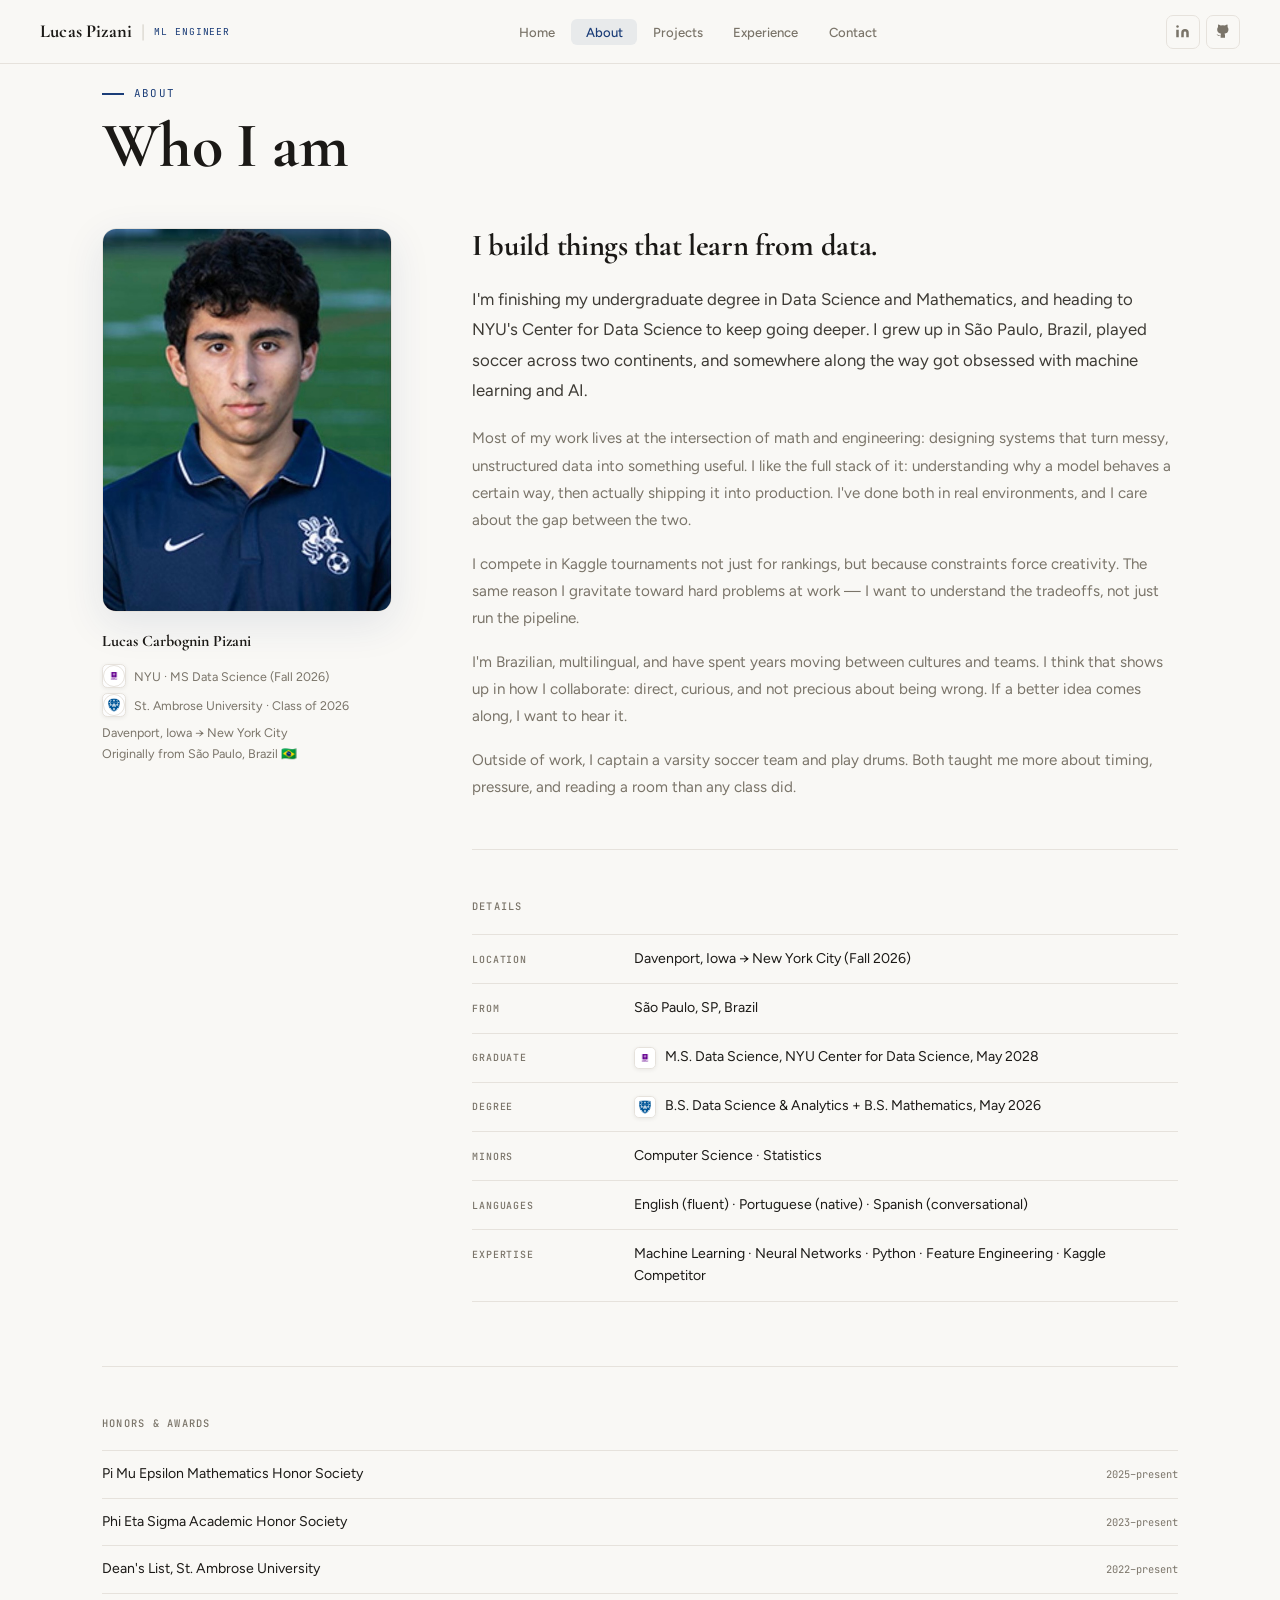
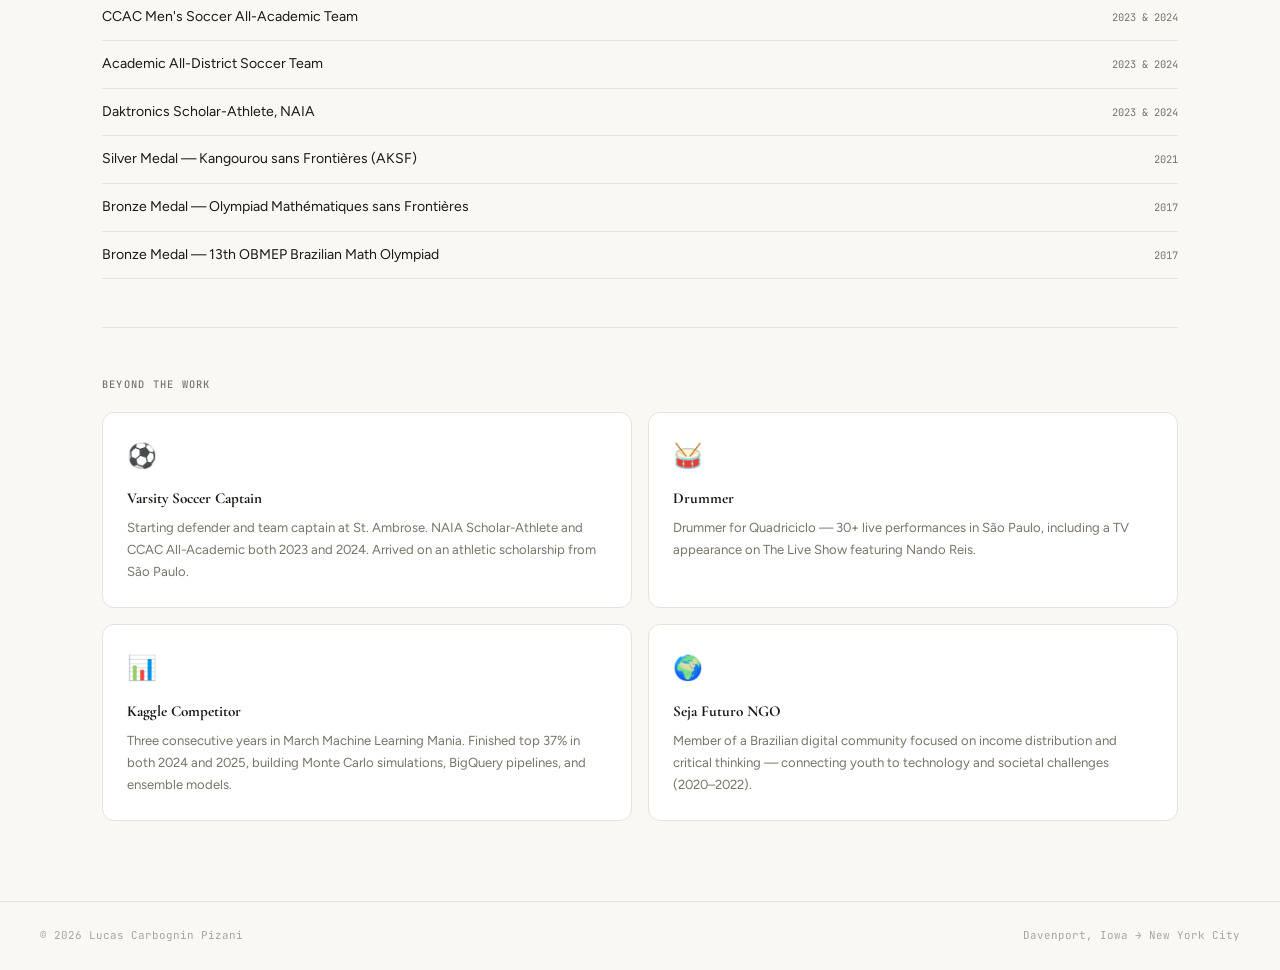
==== about.html @ 791b4f38 "redesign of page" ====
<!DOCTYPE html>
<html lang="en">
<head>
  <meta charset="UTF-8" />
  <meta name="viewport" content="width=device-width, initial-scale=1.0" />
  <title>About — Lucas Pizani</title>
  <link rel="preconnect" href="https://fonts.googleapis.com" />
  <link href="https://fonts.googleapis.com/css2?family=Cormorant+Garamond:ital,wght@0,400;0,600;0,700;1,400;1,600;1,700&family=Figtree:wght@300;400;500;600;700&family=JetBrains+Mono:wght@400;500&display=swap" rel="stylesheet" />
  <link rel="stylesheet" href="style.css" />
  <style>
    .about-grid {
      display: grid;
      grid-template-columns: 290px 1fr;
      gap: 5rem;
      align-items: start;
      margin-bottom: 4rem;
    }

    .about-photo {
      position: sticky;
      top: 90px;
    }

    .about-photo img {
      width: 100%;
      border-radius: 14px;
      border: 1px solid var(--border);
      box-shadow: 0 12px 40px rgba(27,61,120,0.10);
      display: block;
      margin-bottom: 1rem;
    }

    .about-photo-meta {
      font-family: var(--font-body);
      font-size: 0.78rem;
      color: var(--muted);
      line-height: 1.7;
    }

    .about-photo-meta strong {
      font-family: var(--font-display);
      font-size: 1rem;
      color: var(--ink);
      font-weight: 700;
      display: block;
      margin-bottom: 0.6rem;
    }

    .meta-org {
      display: flex;
      align-items: center;
      gap: 0.5rem;
      margin-bottom: 0.3rem;
    }

    .meta-org .logo-chip { --chip: 24px; }
    .info-val .logo-chip { --chip: 22px; margin-right: 0.4rem; }

    .about-text h2 { margin-bottom: 1.2rem; }

    .about-text .lead {
      font-family: var(--font-body);
      font-size: 1.05rem;
      color: var(--ink-2);
      line-height: 1.82;
      margin-bottom: 1.2rem;
    }

    .about-text p { margin-bottom: 1rem; }

    /* info list */
    .info-list {
      display: flex;
      flex-direction: column;
      border-top: 1px solid var(--border);
    }

    .info-row {
      display: flex;
      gap: 2rem;
      padding: 0.8rem 0;
      border-bottom: 1px solid var(--border);
      align-items: baseline;
    }

    .info-label {
      font-family: var(--font-mono);
      font-size: 0.62rem;
      font-weight: 500;
      text-transform: uppercase;
      letter-spacing: 0.09em;
      color: var(--muted);
      width: 130px;
      flex-shrink: 0;
    }

    .info-val {
      font-family: var(--font-body);
      font-size: 0.88rem;
      color: var(--ink);
    }

    /* honors */
    .honors-list {
      display: flex;
      flex-direction: column;
      border-top: 1px solid var(--border);
    }

    .honor-row {
      display: flex;
      justify-content: space-between;
      align-items: baseline;
      gap: 1rem;
      padding: 0.75rem 0;
      border-bottom: 1px solid var(--border);
      transition: padding-left 0.15s;
    }

    .honor-row:hover { padding-left: 0.5rem; }

    .honor-name {
      font-family: var(--font-body);
      font-size: 0.88rem;
      color: var(--ink);
    }

    .honor-year {
      font-family: var(--font-mono);
      font-size: 0.65rem;
      color: var(--muted);
      white-space: nowrap;
    }

    /* beyond */
    .beyond-grid {
      display: grid;
      grid-template-columns: 1fr 1fr;
      gap: 1rem;
    }

    .beyond-card {
      background: var(--surface);
      border: 1px solid var(--border);
      border-radius: 12px;
      padding: 1.5rem;
      transition: transform 0.2s, box-shadow 0.2s, border-color 0.2s;
    }

    .beyond-card:hover {
      transform: translateY(-2px);
      box-shadow: 0 8px 24px rgba(27,61,120,0.08);
      border-color: var(--border-2);
    }

    .bc-icon { font-size: 1.5rem; margin-bottom: 0.7rem; }

    .bc-title {
      font-family: var(--font-display);
      font-weight: 700;
      font-size: 0.95rem;
      color: var(--ink);
      margin-bottom: 0.4rem;
    }

    .bc-body {
      font-family: var(--font-body);
      font-size: 0.82rem;
      color: var(--muted);
      line-height: 1.68;
    }

    @media (max-width: 900px) {
      .about-grid { grid-template-columns: 1fr; gap: 2rem; }
      .about-photo { position: static; }
      .about-photo img { max-height: 360px; object-fit: cover; object-position: top; }
      .beyond-grid { grid-template-columns: 1fr; }
    }
  </style>
</head>

<body>
  <nav>
    <div class="nav-brand">
      <span class="nav-name">Lucas Pizani</span>
      <span class="nav-sep">|</span>
      <span class="nav-role">ML Engineer</span>
    </div>
    <ul class="nav-links">
      <li><a href="index.html">Home</a></li>
      <li><a href="about.html" class="active">About</a></li>
      <li><a href="projects.html">Projects</a></li>
      <li><a href="experience.html">Experience</a></li>
      <li><a href="contact.html">Contact</a></li>
    </ul>
    <div class="nav-icons">
      <a href="https://linkedin.com/in/lucas-c-pizani" target="_blank" class="nav-icon" title="LinkedIn">
        <svg width="15" height="15" viewBox="0 0 24 24" fill="currentColor"><path d="M16 8a6 6 0 016 6v7h-4v-7a2 2 0 00-2-2 2 2 0 00-2 2v7h-4v-7a6 6 0 016-6zM2 9h4v12H2z"/><circle cx="4" cy="4" r="2"/></svg>
      </a>
      <a href="https://github.com/lcpizani" target="_blank" class="nav-icon" title="GitHub">
        <svg width="15" height="15" viewBox="0 0 24 24" fill="currentColor"><path d="M9 19c-5 1.5-5-2.5-7-3m14 6v-3.87a3.37 3.37 0 00-.94-2.61c3.14-.35 6.44-1.54 6.44-7A5.44 5.44 0 0020 4.77 5.07 5.07 0 0019.91 1S18.73.65 16 2.48a13.38 13.38 0 00-7 0C6.27.65 5.09 1 5.09 1A5.07 5.07 0 005 4.77a5.44 5.44 0 00-1.5 3.78c0 5.42 3.3 6.61 6.44 7A3.37 3.37 0 009 18.13V22"/></svg>
      </a>
    </div>
  </nav>

  <div class="page">
    <p class="eyebrow fade">About</p>
    <h1 class="fade-2" style="margin-bottom:3rem;">Who I am</h1>

    <div class="about-grid">
      <div class="about-photo fade-3">
        <img src="profile.jpg" alt="Lucas Pizani" />
        <div class="about-photo-meta">
          <strong>Lucas Carbognin Pizani</strong>
          <div class="meta-org">
            <span class="logo-chip" data-letter="N"><img src="assets/nyu.png" alt="NYU" onerror="this.remove()"></span>
            <span>NYU · MS Data Science (Fall 2026)</span>
          </div>
          <div class="meta-org">
            <span class="logo-chip" data-letter="S"><img src="assets/sau.png" alt="St. Ambrose" onerror="this.remove()"></span>
            <span>St. Ambrose University · Class of 2026</span>
          </div>
          Davenport, Iowa → New York City<br>
          Originally from São Paulo, Brazil 🇧🇷
        </div>
      </div>

      <div class="about-text fade-3">
        <h2>I build things that learn from data.</h2>
        <p class="lead">I'm finishing my undergraduate degree in Data Science and Mathematics, and heading to NYU's
          Center for Data Science to keep going deeper. I grew up in São Paulo, Brazil, played soccer across two
          continents, and somewhere along the way got obsessed with machine learning and AI.</p>
        <p>Most of my work lives at the intersection of math and engineering: designing systems that turn messy,
          unstructured data into something useful. I like the full stack of it: understanding why a model behaves a
          certain way, then actually shipping it into production. I've done both in real environments, and I care about
          the gap between the two.</p>
        <p>I compete in Kaggle tournaments not just for rankings, but because constraints force creativity. The same
          reason I gravitate toward hard problems at work — I want to understand the tradeoffs, not just run the
          pipeline.</p>
        <p>I'm Brazilian, multilingual, and have spent years moving between cultures and teams. I think that shows up
          in how I collaborate: direct, curious, and not precious about being wrong. If a better idea comes along,
          I want to hear it.</p>
        <p>Outside of work, I captain a varsity soccer team and play drums. Both taught me more about timing, pressure,
          and reading a room than any class did.</p>

        <div class="divider"></div>

        <h3>Details</h3>
        <div class="info-list fade-4">
          <div class="info-row"><span class="info-label">Location</span><span class="info-val">Davenport, Iowa → New York City (Fall 2026)</span></div>
          <div class="info-row"><span class="info-label">From</span><span class="info-val">São Paulo, SP, Brazil</span></div>
          <div class="info-row"><span class="info-label">Graduate</span><span class="info-val">
            <span class="logo-chip" data-letter="N"><img src="assets/nyu.png" alt="NYU" onerror="this.remove()"></span>
            M.S. Data Science, NYU Center for Data Science, May 2028</span></div>
          <div class="info-row"><span class="info-label">Degree</span><span class="info-val">
            <span class="logo-chip" data-letter="S"><img src="assets/sau.png" alt="St. Ambrose" onerror="this.remove()"></span>
            B.S. Data Science & Analytics + B.S. Mathematics, May 2026</span></div>
          <div class="info-row"><span class="info-label">Minors</span><span class="info-val">Computer Science · Statistics</span></div>
          <div class="info-row"><span class="info-label">Languages</span><span class="info-val">English (fluent) · Portuguese (native) · Spanish (conversational)</span></div>
          <div class="info-row"><span class="info-label">Expertise</span><span class="info-val">Machine Learning · Neural Networks · Python · Feature Engineering · Kaggle Competitor</span></div>
        </div>
      </div>
    </div>

    <div class="divider"></div>

    <h3 class="fade-4">Honors & Awards</h3>
    <div class="honors-list fade-4">
      <div class="honor-row"><span class="honor-name">Pi Mu Epsilon Mathematics Honor Society</span><span class="honor-year">2025–present</span></div>
      <div class="honor-row"><span class="honor-name">Phi Eta Sigma Academic Honor Society</span><span class="honor-year">2023–present</span></div>
      <div class="honor-row"><span class="honor-name">Dean's List, St. Ambrose University</span><span class="honor-year">2022–present</span></div>
      <div class="honor-row"><span class="honor-name">CCAC Men's Soccer All-Academic Team</span><span class="honor-year">2023 & 2024</span></div>
      <div class="honor-row"><span class="honor-name">Academic All-District Soccer Team</span><span class="honor-year">2023 & 2024</span></div>
      <div class="honor-row"><span class="honor-name">Daktronics Scholar-Athlete, NAIA</span><span class="honor-year">2023 & 2024</span></div>
      <div class="honor-row"><span class="honor-name">Silver Medal — Kangourou sans Frontières (AKSF)</span><span class="honor-year">2021</span></div>
      <div class="honor-row"><span class="honor-name">Bronze Medal — Olympiad Mathématiques sans Frontières</span><span class="honor-year">2017</span></div>
      <div class="honor-row"><span class="honor-name">Bronze Medal — 13th OBMEP Brazilian Math Olympiad</span><span class="honor-year">2017</span></div>
    </div>

    <div class="divider"></div>

    <h3 class="fade-5">Beyond the work</h3>
    <div class="beyond-grid fade-5">
      <div class="beyond-card">
        <div class="bc-icon">⚽</div>
        <div class="bc-title">Varsity Soccer Captain</div>
        <div class="bc-body">Starting defender and team captain at St. Ambrose. NAIA Scholar-Athlete and CCAC All-Academic both 2023 and 2024. Arrived on an athletic scholarship from São Paulo.</div>
      </div>
      <div class="beyond-card">
        <div class="bc-icon">🥁</div>
        <div class="bc-title">Drummer</div>
        <div class="bc-body">Drummer for Quadriciclo — 30+ live performances in São Paulo, including a TV appearance on The Live Show featuring Nando Reis.</div>
      </div>
      <div class="beyond-card">
        <div class="bc-icon">📊</div>
        <div class="bc-title">Kaggle Competitor</div>
        <div class="bc-body">Three consecutive years in March Machine Learning Mania. Finished top 37% in both 2024 and 2025, building Monte Carlo simulations, BigQuery pipelines, and ensemble models.</div>
      </div>
      <div class="beyond-card">
        <div class="bc-icon">🌍</div>
        <div class="bc-title">Seja Futuro NGO</div>
        <div class="bc-body">Member of a Brazilian digital community focused on income distribution and critical thinking — connecting youth to technology and societal challenges (2020–2022).</div>
      </div>
    </div>
  </div>

  <footer>
    <span>© 2026 Lucas Carbognin Pizani</span>
    <span>Davenport, Iowa → New York City</span>
  </footer>
</body>
</html>
---- style.css ----
:root {
  /* ── Canvas ── */
  --bg:        #F9F8F5;
  --bg-2:      #EFECEA;
  --surface:   #FFFFFF;
  --surface-2: #F5F3EF;

  /* ── Text ── */
  --ink:       #1B1916;
  --ink-2:     #3E3B35;
  --muted:     #7A7469;
  --muted-2:   #ABA59C;

  /* ── Structure ── */
  --border:    #E6E2DC;
  --border-2:  #CEC9C0;

  /* ── Primary accent — deep navy ── */
  --blue:       #1B3D78;
  --blue-light: #2E62B8;
  --blue-dim:   rgba(27, 61, 120, 0.08);
  --blue-mid:   rgba(27, 61, 120, 0.16);

  /* ── Secondary accent — warm amber ── */
  --amber:      #B5670E;
  --amber-dim:  rgba(181, 103, 14, 0.09);

  /* ── Status ── */
  --green:     #1A6647;
  --green-dim: rgba(26, 102, 71, 0.09);

  /* ── Tags ── */
  --tag-bg:    #EBE7E1;

  /* ── Backward compat aliases (used by older page styles) ── */
  --accent:        var(--blue);
  --accent-light:  var(--blue-dim);
  --accent2:       var(--green);
  --accent2-light: var(--green-dim);

  /* ── Fonts ── */
  --font-display: 'Cormorant Garamond', Georgia, serif;
  --font-body:    'Figtree', system-ui, sans-serif;
  --font-mono:    'JetBrains Mono', monospace;
}

*, *::before, *::after { box-sizing: border-box; margin: 0; padding: 0; }
html { scroll-behavior: smooth; }

body {
  font-family: var(--font-body);
  background: var(--bg);
  color: var(--ink);
  font-size: 16px;
  line-height: 1.6;
  -webkit-font-smoothing: antialiased;
  min-height: 100vh;
}

a { color: inherit; text-decoration: none; }

/* ── NAV ── */
nav {
  position: fixed; top: 0; left: 0; right: 0; z-index: 100;
  background: rgba(249, 248, 245, 0.94);
  backdrop-filter: blur(20px);
  -webkit-backdrop-filter: blur(20px);
  border-bottom: 1px solid var(--border);
  height: 64px;
  display: flex; align-items: center; justify-content: space-between;
  padding: 0 2.5rem;
}

.nav-brand {
  display: flex; align-items: center; gap: 0.55rem;
  flex-shrink: 0;
}
.nav-name {
  font-family: var(--font-display);
  font-size: 1.15rem;
  font-weight: 700;
  color: var(--ink);
  letter-spacing: 0.01em;
}
.nav-sep {
  color: var(--border-2);
  font-size: 1rem;
  font-weight: 300;
}
.nav-role {
  font-family: var(--font-mono);
  font-size: 0.6rem;
  color: var(--blue);
  letter-spacing: 0.1em;
  text-transform: uppercase;
}

/* legacy nav logo class */
.nav-logo {
  font-family: var(--font-display);
  font-size: 1.1rem;
  font-weight: 700;
  color: var(--ink);
}
.nav-logo .logo-star { color: var(--blue); font-size: 1.2rem; }

.nav-links { display: flex; gap: 0.1rem; list-style: none; }
.nav-links a {
  font-family: var(--font-body);
  font-size: 0.82rem;
  font-weight: 500;
  color: var(--muted);
  padding: 0.35rem 0.9rem;
  border-radius: 6px;
  transition: color 0.15s, background 0.15s;
}
.nav-links a:hover { color: var(--ink); background: var(--bg-2); }
.nav-links a.active { color: var(--blue); background: var(--blue-dim); }

.nav-icons {
  display: flex; align-items: center; gap: 0.4rem;
  flex-shrink: 0;
}
.nav-icon {
  display: flex; align-items: center; justify-content: center;
  width: 34px; height: 34px;
  border-radius: 7px;
  border: 1px solid var(--border);
  color: var(--muted);
  transition: all 0.15s;
}
.nav-icon:hover {
  color: var(--blue);
  border-color: var(--blue-light);
  background: var(--blue-dim);
}

/* ── PAGE CONTAINER ── */
.page { max-width: 1140px; margin: 0 auto; padding: 84px 2rem 5rem; position: relative; }

/* ── TYPOGRAPHY ── */
h1 {
  font-family: var(--font-display);
  font-size: clamp(2.8rem, 5vw, 4.4rem);
  font-weight: 700;
  letter-spacing: -0.01em;
  line-height: 1.07;
  color: var(--ink);
}
h1 em { font-style: italic; color: var(--amber); }

h2 {
  font-family: var(--font-display);
  font-size: 1.9rem;
  font-weight: 700;
  letter-spacing: -0.01em;
  line-height: 1.2;
  color: var(--ink);
}

h3 {
  font-family: var(--font-mono);
  font-size: 0.65rem;
  font-weight: 500;
  text-transform: uppercase;
  letter-spacing: 0.12em;
  color: var(--muted);
  margin-bottom: 1.2rem;
}

p { color: var(--muted); line-height: 1.8; font-size: 0.95rem; }

.section-label {
  font-family: var(--font-mono);
  font-size: 0.63rem;
  text-transform: uppercase;
  letter-spacing: 0.14em;
  color: var(--blue);
  margin-bottom: 0.5rem;
  display: flex; align-items: center; gap: 0.65rem;
}
.section-label::before {
  content: '';
  display: inline-block;
  width: 26px; height: 1.5px;
  background: var(--blue);
  flex-shrink: 0;
}

.section-head {
  font-family: var(--font-display);
  font-size: clamp(1.7rem, 2.8vw, 2.3rem);
  font-weight: 700;
  letter-spacing: -0.01em;
  color: var(--ink);
}

/* ── EYEBROW ── */
.eyebrow {
  font-family: var(--font-mono);
  font-size: 0.68rem;
  color: var(--blue);
  letter-spacing: 0.13em;
  text-transform: uppercase;
  margin-bottom: 0.5rem;
  display: flex; align-items: center; gap: 0.6rem;
}
.eyebrow::before {
  content: '';
  display: inline-block;
  width: 22px; height: 1.5px;
  background: var(--blue);
}

/* ── CURSOR BLINK ── */
.cursor-blink::after {
  content: '|';
  color: var(--blue);
  font-weight: 300;
  animation: blink 1.1s step-end infinite;
  margin-left: 2px;
}
@keyframes blink {
  0%, 100% { opacity: 1; }
  50%       { opacity: 0; }
}

/* ── DIVIDER ── */
.divider { height: 1px; background: var(--border); margin: 3rem 0; }

/* ── ORG LOGO CHIP ── */
.logo-chip {
  --chip: 22px;
  position: relative;
  display: inline-flex; align-items: center; justify-content: center;
  flex-shrink: 0;
  width: var(--chip); height: var(--chip);
  border-radius: calc(var(--chip) * 0.22);
  background: var(--surface);
  border: 1px solid var(--border);
  box-shadow: 0 1px 4px rgba(0,0,0,0.07);
  overflow: hidden;
  vertical-align: middle;
}
.logo-chip::before {
  content: attr(data-letter);
  font-family: var(--font-display);
  font-weight: 700;
  font-size: calc(var(--chip) * 0.46);
  line-height: 1;
  color: var(--blue);
}
.logo-chip img {
  position: absolute; inset: 0;
  width: 100%; height: 100%;
  object-fit: contain;
  padding: 14%;
  background: var(--surface);
  border-radius: inherit;
}

/* ── TAG ── */
.tag {
  font-family: var(--font-mono);
  font-size: 0.63rem;
  padding: 0.22rem 0.55rem;
  background: var(--tag-bg);
  border: 1px solid var(--border);
  border-radius: 4px;
  color: var(--muted);
  transition: border-color 0.15s, color 0.15s;
  white-space: nowrap;
}
.tag:hover { border-color: var(--blue); color: var(--blue); }

/* ── BUTTONS ── */
.btn {
  display: inline-flex; align-items: center; gap: 0.45rem;
  padding: 0.72rem 1.6rem;
  border-radius: 7px;
  font-family: var(--font-body);
  font-size: 0.87rem;
  font-weight: 600;
  transition: all 0.2s;
  cursor: pointer;
  border: 1.5px solid transparent;
}
.btn-primary {
  background: var(--blue);
  color: #fff;
  border-color: var(--blue);
}
.btn-primary:hover {
  background: var(--blue-light);
  border-color: var(--blue-light);
  transform: translateY(-1px);
  box-shadow: 0 8px 24px rgba(27, 61, 120, 0.25);
}
.btn-outline {
  background: transparent;
  color: var(--ink-2);
  border-color: var(--border-2);
}
.btn-outline:hover {
  border-color: var(--blue);
  color: var(--blue);
  background: var(--blue-dim);
}

/* ── STATUS PILLS ── */
.proj-status {
  font-family: var(--font-mono);
  font-size: 0.6rem;
  padding: 0.2rem 0.55rem;
  border-radius: 4px;
  white-space: nowrap;
  flex-shrink: 0;
}
.s-wip     { background: rgba(181,103,14,0.10); color: #8A4F0A; border: 1px solid rgba(181,103,14,0.22); }
.s-done    { background: var(--green-dim);       color: var(--green); border: 1px solid rgba(26,102,71,0.22); }
.s-private { background: var(--tag-bg);          color: var(--muted); border: 1px solid var(--border); }

/* ── AVAILABILITY PILL ── */
.avail-pill {
  display: inline-flex; align-items: center; gap: 0.5rem;
  background: var(--green-dim);
  border: 1px solid rgba(26,102,71,0.22);
  border-radius: 20px;
  padding: 0.45rem 1rem;
  font-size: 0.73rem;
  font-weight: 500;
  color: var(--green);
  align-self: flex-start;
  font-family: var(--font-mono);
}
.avail-pill.nyu {
  background: var(--blue-dim);
  border-color: rgba(27,61,120,0.2);
  color: var(--blue);
}
.avail-dot {
  width: 7px; height: 7px;
  border-radius: 50%;
  background: currentColor;
  animation: pulse 2s ease-in-out infinite;
}
@keyframes pulse {
  0%, 100% { opacity: 1; transform: scale(1); }
  50%       { opacity: 0.4; transform: scale(0.75); }
}

/* ── FADE ANIMATIONS ── */
@keyframes fadeUp {
  from { opacity: 0; transform: translateY(14px); }
  to   { opacity: 1; transform: translateY(0); }
}
.fade   { animation: fadeUp 0.5s ease both; }
.fade-2 { animation: fadeUp 0.5s 0.07s ease both; }
.fade-3 { animation: fadeUp 0.5s 0.14s ease both; }
.fade-4 { animation: fadeUp 0.5s 0.21s ease both; }
.fade-5 { animation: fadeUp 0.5s 0.28s ease both; }

/* ── FOOTER ── */
footer {
  border-top: 1px solid var(--border);
  padding: 1.6rem 2.5rem;
  display: flex; justify-content: space-between; align-items: center;
}
footer span {
  font-family: var(--font-mono);
  font-size: 0.68rem;
  color: var(--muted-2);
}

/* ── RESPONSIVE ── */
@media (max-width: 768px) {
  nav { padding: 0 1rem; }
  .nav-role, .nav-sep { display: none; }
  .nav-links a { padding: 0.3rem 0.55rem; font-size: 0.78rem; }
  .page { padding: 80px 1.25rem 4rem; }
  footer { flex-direction: column; gap: 0.4rem; text-align: center; padding: 1.2rem; }
}
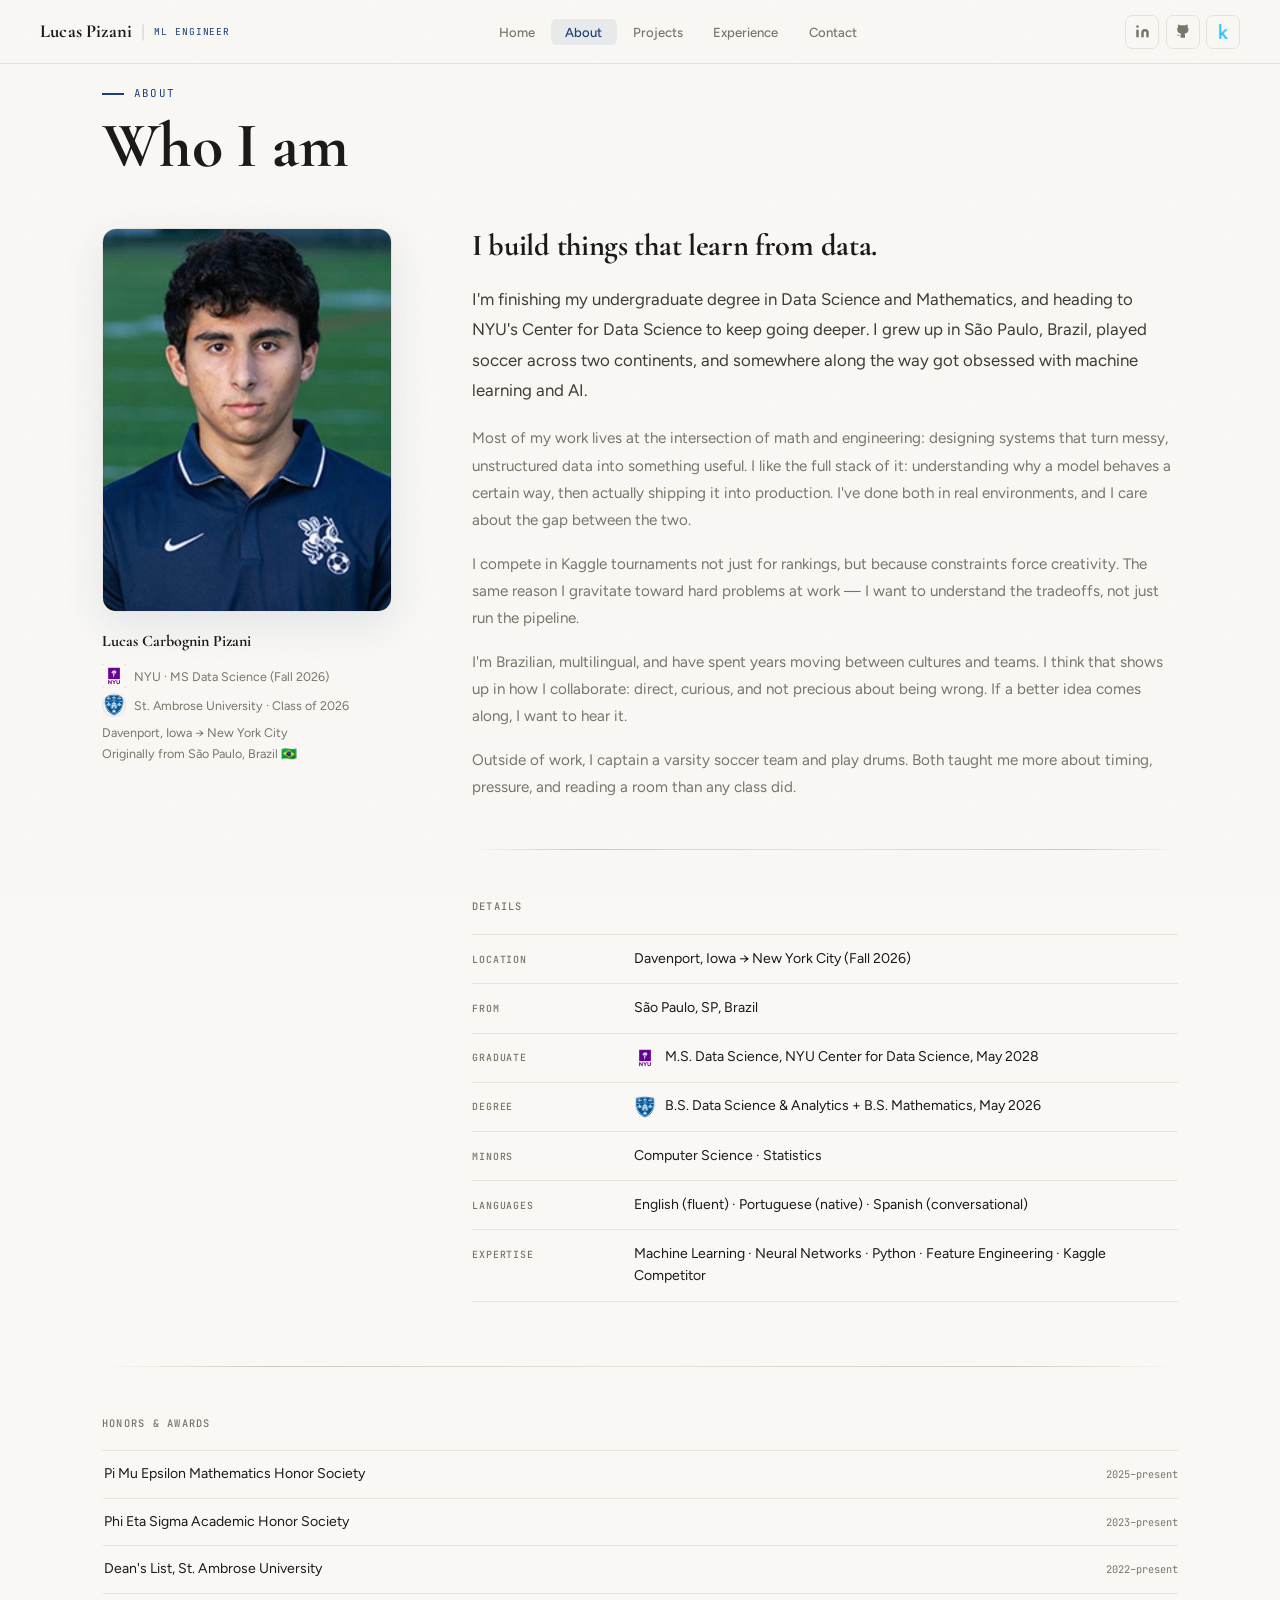
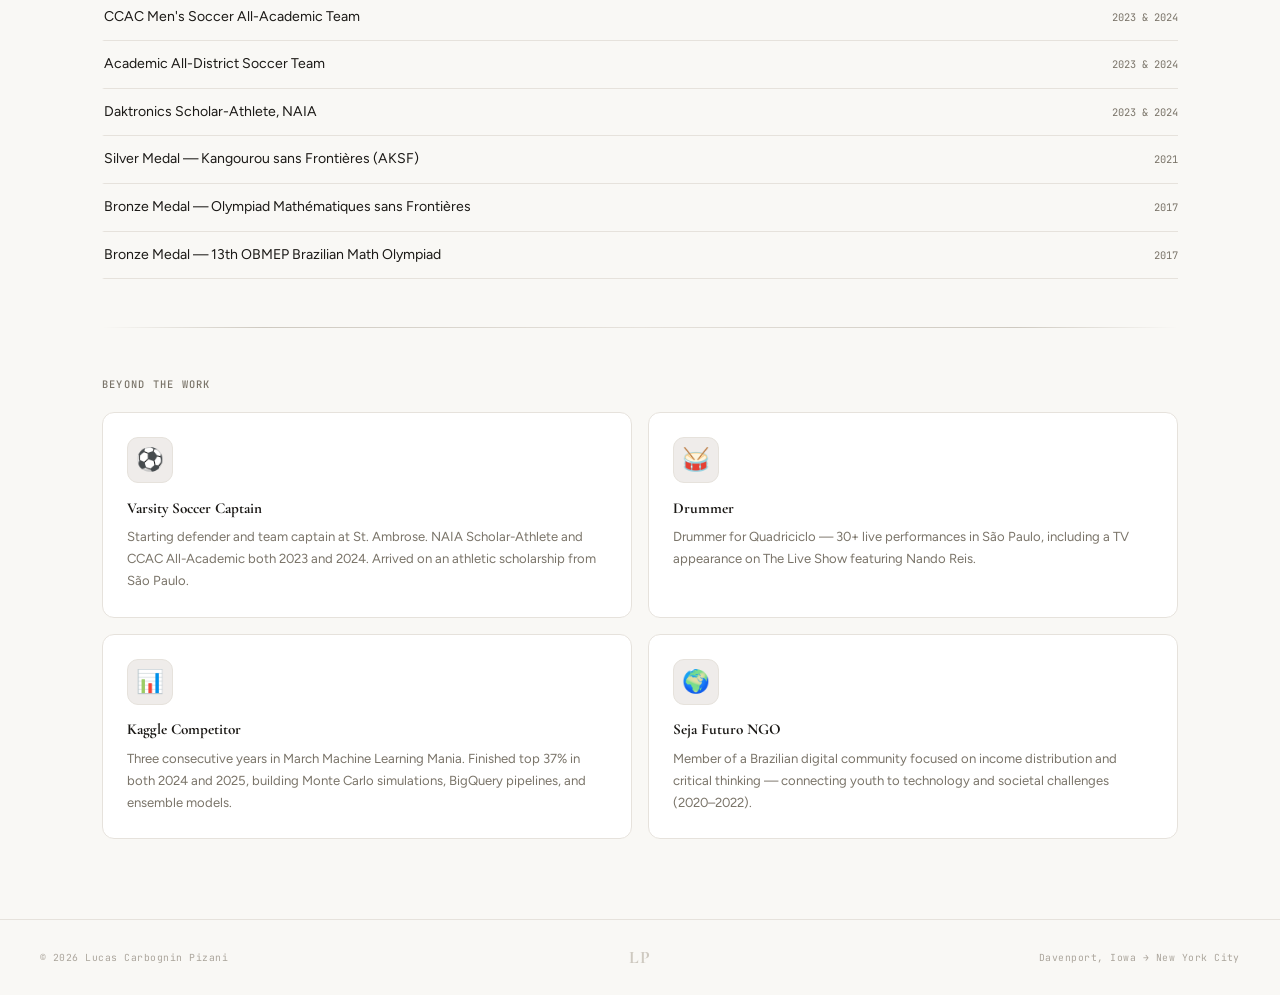
==== commit 3124f0de: "more features + fixs" ====
--- a/about.html
+++ b/about.html
@@ -113,11 +113,16 @@
       align-items: baseline;
       gap: 1rem;
       padding: 0.75rem 0;
+      padding-left: 0;
       border-bottom: 1px solid var(--border);
-      transition: padding-left 0.15s;
-    }
-
-    .honor-row:hover { padding-left: 0.5rem; }
+      border-left: 2px solid transparent;
+      transition: padding-left 0.15s, border-left-color 0.15s;
+    }
+
+    .honor-row:hover {
+      padding-left: 0.65rem;
+      border-left-color: var(--amber);
+    }
 
     .honor-name {
       font-family: var(--font-body);
@@ -153,7 +158,18 @@
       border-color: var(--border-2);
     }
 
-    .bc-icon { font-size: 1.5rem; margin-bottom: 0.7rem; }
+    .bc-icon {
+      font-size: 1.4rem;
+      margin-bottom: 0.8rem;
+      width: 46px;
+      height: 46px;
+      display: flex;
+      align-items: center;
+      justify-content: center;
+      background: var(--bg-2);
+      border: 1px solid var(--border);
+      border-radius: 11px;
+    }
 
     .bc-title {
       font-family: var(--font-display);
@@ -200,6 +216,9 @@
       <a href="https://github.com/lcpizani" target="_blank" class="nav-icon" title="GitHub">
         <svg width="15" height="15" viewBox="0 0 24 24" fill="currentColor"><path d="M9 19c-5 1.5-5-2.5-7-3m14 6v-3.87a3.37 3.37 0 00-.94-2.61c3.14-.35 6.44-1.54 6.44-7A5.44 5.44 0 0020 4.77 5.07 5.07 0 0019.91 1S18.73.65 16 2.48a13.38 13.38 0 00-7 0C6.27.65 5.09 1 5.09 1A5.07 5.07 0 005 4.77a5.44 5.44 0 00-1.5 3.78c0 5.42 3.3 6.61 6.44 7A3.37 3.37 0 009 18.13V22"/></svg>
       </a>
+      <a href="https://kaggle.com/lucascarbogninpizani" target="_blank" class="nav-icon" title="Kaggle">
+        <img src="assets/kaggle.png" alt="Kaggle">
+      </a>
     </div>
   </nav>
 
@@ -213,7 +232,7 @@
         <div class="about-photo-meta">
           <strong>Lucas Carbognin Pizani</strong>
           <div class="meta-org">
-            <span class="logo-chip" data-letter="N"><img src="assets/nyu.png" alt="NYU" onerror="this.remove()"></span>
+            <span class="logo-chip" data-letter="N"><img src="assets/nyu.png" alt="NYU" onerror="this.remove()" style="transform: scale(1.4);"></span>
             <span>NYU · MS Data Science (Fall 2026)</span>
           </div>
           <div class="meta-org">
@@ -250,7 +269,7 @@
           <div class="info-row"><span class="info-label">Location</span><span class="info-val">Davenport, Iowa → New York City (Fall 2026)</span></div>
           <div class="info-row"><span class="info-label">From</span><span class="info-val">São Paulo, SP, Brazil</span></div>
           <div class="info-row"><span class="info-label">Graduate</span><span class="info-val">
-            <span class="logo-chip" data-letter="N"><img src="assets/nyu.png" alt="NYU" onerror="this.remove()"></span>
+            <span class="logo-chip" data-letter="N"><img src="assets/nyu.png" alt="NYU" onerror="this.remove()" style="transform: scale(1.4);"></span>
             M.S. Data Science, NYU Center for Data Science, May 2028</span></div>
           <div class="info-row"><span class="info-label">Degree</span><span class="info-val">
             <span class="logo-chip" data-letter="S"><img src="assets/sau.png" alt="St. Ambrose" onerror="this.remove()"></span>
@@ -305,8 +324,9 @@
   </div>
 
   <footer>
-    <span>© 2026 Lucas Carbognin Pizani</span>
-    <span>Davenport, Iowa → New York City</span>
+    <span class="footer-copy">© 2026 Lucas Carbognin Pizani</span>
+    <span class="footer-mark">LP</span>
+    <span class="footer-loc">Davenport, Iowa → New York City</span>
   </footer>
 </body>
 </html>
--- a/style.css
+++ b/style.css
@@ -45,7 +45,7 @@
 }
 
 *, *::before, *::after { box-sizing: border-box; margin: 0; padding: 0; }
-html { scroll-behavior: smooth; }
+html { scroll-behavior: smooth; scroll-padding-top: 84px; }
 
 body {
   font-family: var(--font-body);
@@ -55,6 +55,22 @@
   line-height: 1.6;
   -webkit-font-smoothing: antialiased;
   min-height: 100vh;
+}
+
+body::after {
+  content: '';
+  position: fixed;
+  inset: 0;
+  pointer-events: none;
+  z-index: 9998;
+  opacity: 0.026;
+  background-image: url("data:image/svg+xml,%3Csvg xmlns='http://www.w3.org/2000/svg' width='300' height='300'%3E%3Cfilter id='noise'%3E%3CfeTurbulence type='fractalNoise' baseFrequency='0.82' numOctaves='4' stitchTiles='stitch'/%3E%3CfeColorMatrix type='saturate' values='0'/%3E%3C/filter%3E%3Crect width='300' height='300' filter='url(%23noise)'/%3E%3C/svg%3E");
+  background-size: 200px 200px;
+}
+
+::selection {
+  background: rgba(181, 103, 14, 0.13);
+  color: var(--ink);
 }
 
 a { color: inherit; text-decoration: none; }
@@ -226,7 +242,11 @@
 }
 
 /* ── DIVIDER ── */
-.divider { height: 1px; background: var(--border); margin: 3rem 0; }
+.divider {
+  height: 1px;
+  background: linear-gradient(90deg, transparent 0%, var(--border-2) 15%, var(--border) 50%, var(--border-2) 85%, transparent 100%);
+  margin: 3rem 0;
+}
 
 /* ── ORG LOGO CHIP ── */
 .logo-chip {
@@ -235,29 +255,18 @@
   display: inline-flex; align-items: center; justify-content: center;
   flex-shrink: 0;
   width: var(--chip); height: var(--chip);
-  border-radius: calc(var(--chip) * 0.22);
-  background: var(--surface);
-  border: 1px solid var(--border);
-  box-shadow: 0 1px 4px rgba(0,0,0,0.07);
   overflow: hidden;
   vertical-align: middle;
-}
-.logo-chip::before {
-  content: attr(data-letter);
-  font-family: var(--font-display);
-  font-weight: 700;
-  font-size: calc(var(--chip) * 0.46);
-  line-height: 1;
-  color: var(--blue);
 }
 .logo-chip img {
   position: absolute; inset: 0;
   width: 100%; height: 100%;
   object-fit: contain;
-  padding: 14%;
-  background: var(--surface);
-  border-radius: inherit;
-}
+  padding: 0;
+}
+
+/* ── NAV ICON IMAGE ── */
+.nav-icon img { width: 15px; height: 15px; object-fit: contain; }
 
 /* ── TAG ── */
 .tag {
@@ -268,10 +277,11 @@
   border: 1px solid var(--border);
   border-radius: 4px;
   color: var(--muted);
-  transition: border-color 0.15s, color 0.15s;
+  letter-spacing: 0.04em;
+  transition: border-color 0.15s, color 0.15s, background 0.15s;
   white-space: nowrap;
 }
-.tag:hover { border-color: var(--blue); color: var(--blue); }
+.tag:hover { border-color: var(--blue); color: var(--blue); background: var(--blue-dim); }
 
 /* ── BUTTONS ── */
 .btn {
@@ -289,12 +299,13 @@
   background: var(--blue);
   color: #fff;
   border-color: var(--blue);
+  box-shadow: inset 0 1px 0 rgba(255,255,255,0.11), 0 1px 3px rgba(27,61,120,0.18);
 }
 .btn-primary:hover {
   background: var(--blue-light);
   border-color: var(--blue-light);
   transform: translateY(-1px);
-  box-shadow: 0 8px 24px rgba(27, 61, 120, 0.25);
+  box-shadow: inset 0 1px 0 rgba(255,255,255,0.11), 0 8px 28px rgba(27, 61, 120, 0.30);
 }
 .btn-outline {
   background: transparent;
@@ -326,17 +337,20 @@
   background: var(--green-dim);
   border: 1px solid rgba(26,102,71,0.22);
   border-radius: 20px;
-  padding: 0.45rem 1rem;
-  font-size: 0.73rem;
+  padding: 0.45rem 1.1rem;
+  font-size: 0.72rem;
   font-weight: 500;
   color: var(--green);
   align-self: flex-start;
   font-family: var(--font-mono);
+  letter-spacing: 0.03em;
+  box-shadow: 0 1px 4px rgba(26,102,71,0.08);
 }
 .avail-pill.nyu {
   background: var(--blue-dim);
   border-color: rgba(27,61,120,0.2);
   color: var(--blue);
+  box-shadow: 0 1px 4px rgba(27,61,120,0.08);
 }
 .avail-dot {
   width: 7px; height: 7px;
@@ -363,13 +377,34 @@
 /* ── FOOTER ── */
 footer {
   border-top: 1px solid var(--border);
-  padding: 1.6rem 2.5rem;
-  display: flex; justify-content: space-between; align-items: center;
-}
-footer span {
-  font-family: var(--font-mono);
-  font-size: 0.68rem;
+  padding: 1.8rem 2.5rem;
+  display: grid;
+  grid-template-columns: 1fr auto 1fr;
+  align-items: center;
+  gap: 1rem;
+}
+.footer-copy {
+  font-family: var(--font-mono);
+  font-size: 0.61rem;
   color: var(--muted-2);
+  letter-spacing: 0.05em;
+}
+.footer-mark {
+  font-family: var(--font-display);
+  font-size: 1.1rem;
+  font-weight: 700;
+  color: var(--border-2);
+  letter-spacing: 0.06em;
+  text-align: center;
+  line-height: 1;
+  user-select: none;
+}
+.footer-loc {
+  font-family: var(--font-mono);
+  font-size: 0.61rem;
+  color: var(--muted-2);
+  text-align: right;
+  letter-spacing: 0.05em;
 }
 
 /* ── RESPONSIVE ── */
@@ -378,5 +413,6 @@
   .nav-role, .nav-sep { display: none; }
   .nav-links a { padding: 0.3rem 0.55rem; font-size: 0.78rem; }
   .page { padding: 80px 1.25rem 4rem; }
-  footer { flex-direction: column; gap: 0.4rem; text-align: center; padding: 1.2rem; }
-}
+  footer { grid-template-columns: 1fr; gap: 0.25rem; text-align: center; padding: 1.2rem; }
+  .footer-loc { text-align: center; }
+}
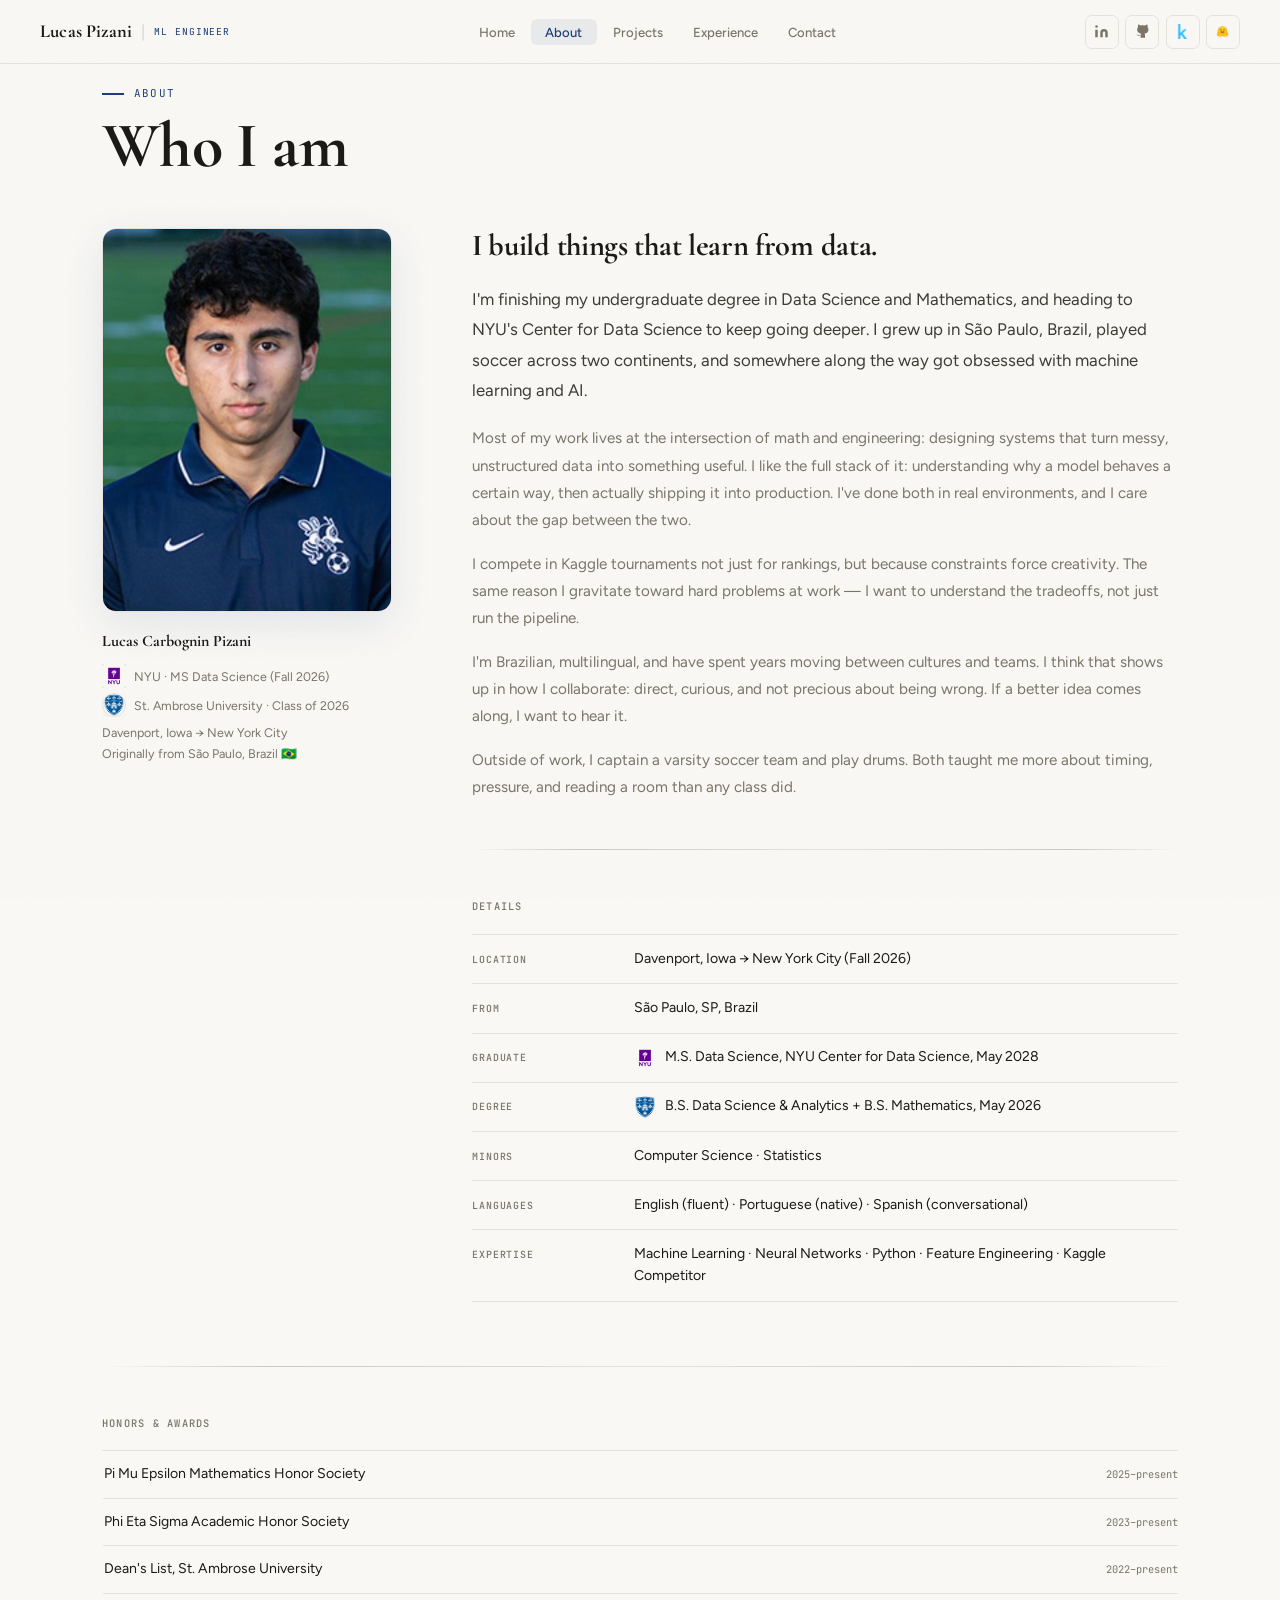
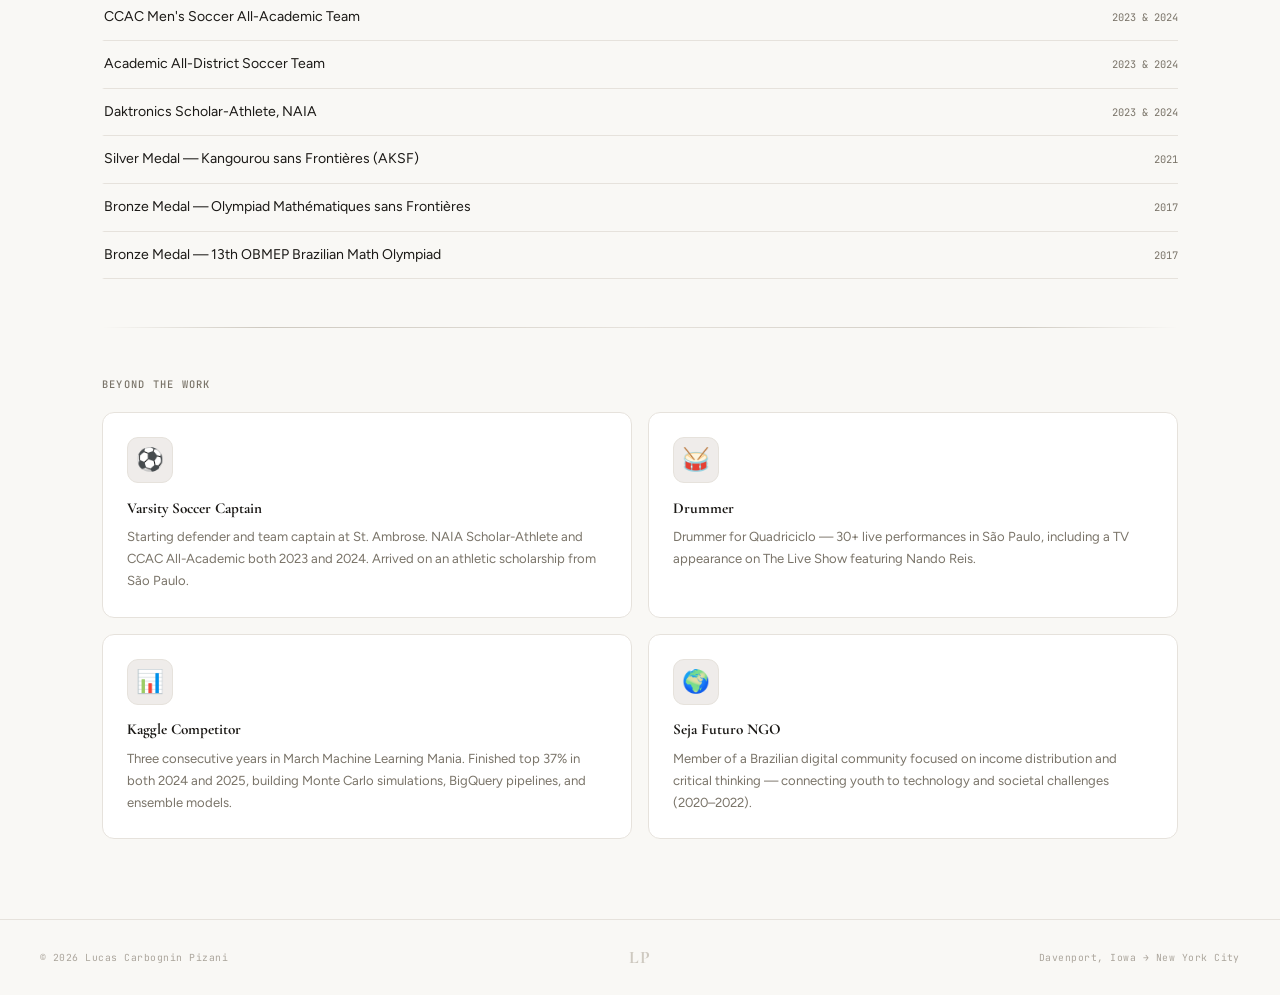
==== commit 45f38b8d: "fixes + hf" ====
--- a/about.html
+++ b/about.html
@@ -219,6 +219,9 @@
       <a href="https://kaggle.com/lucascarbogninpizani" target="_blank" class="nav-icon" title="Kaggle">
         <img src="assets/kaggle.png" alt="Kaggle">
       </a>
+      <a href="https://huggingface.co/lcpizani" target="_blank" class="nav-icon" title="Hugging Face">
+        <img src="assets/huggingface.png" alt="Hugging Face">
+      </a>
     </div>
   </nav>
 
--- a/style.css
+++ b/style.css
@@ -144,6 +144,7 @@
   border: 1px solid var(--border);
   color: var(--muted);
   transition: all 0.15s;
+  overflow: hidden;
 }
 .nav-icon:hover {
   color: var(--blue);
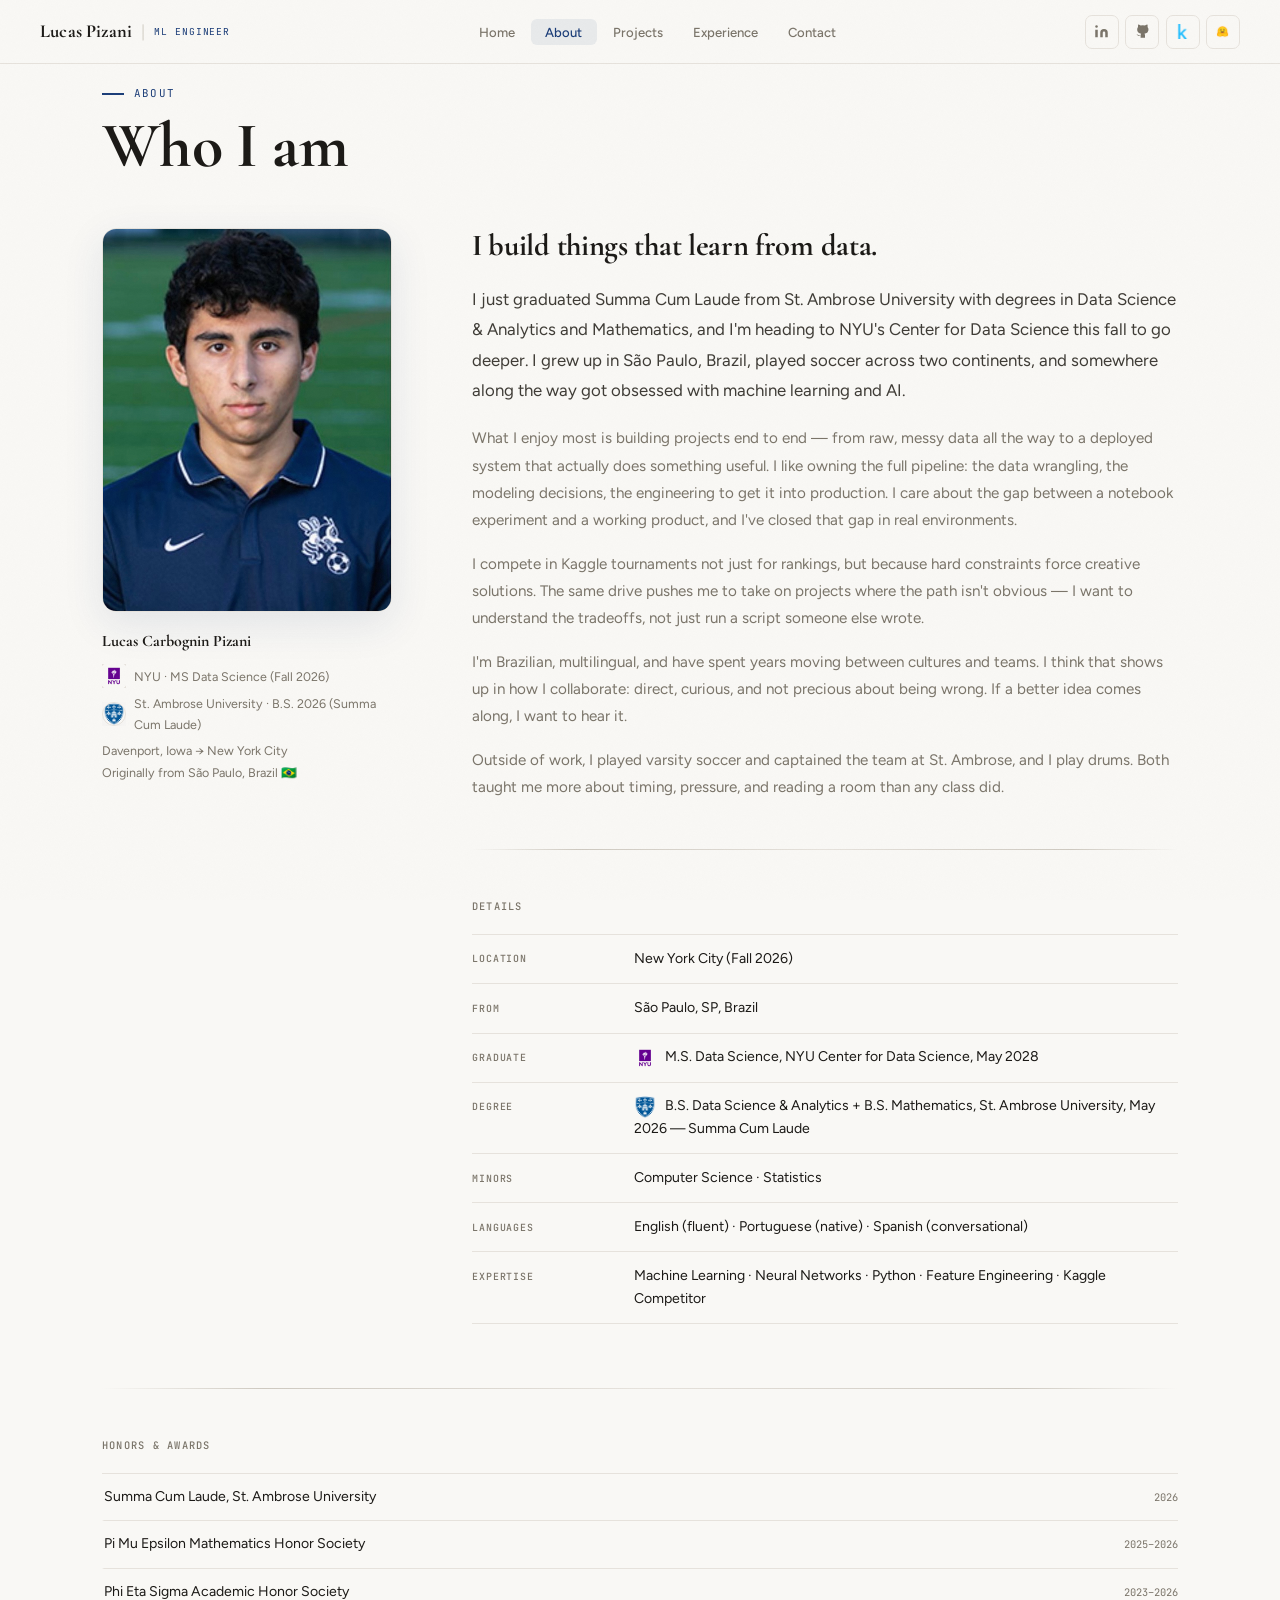
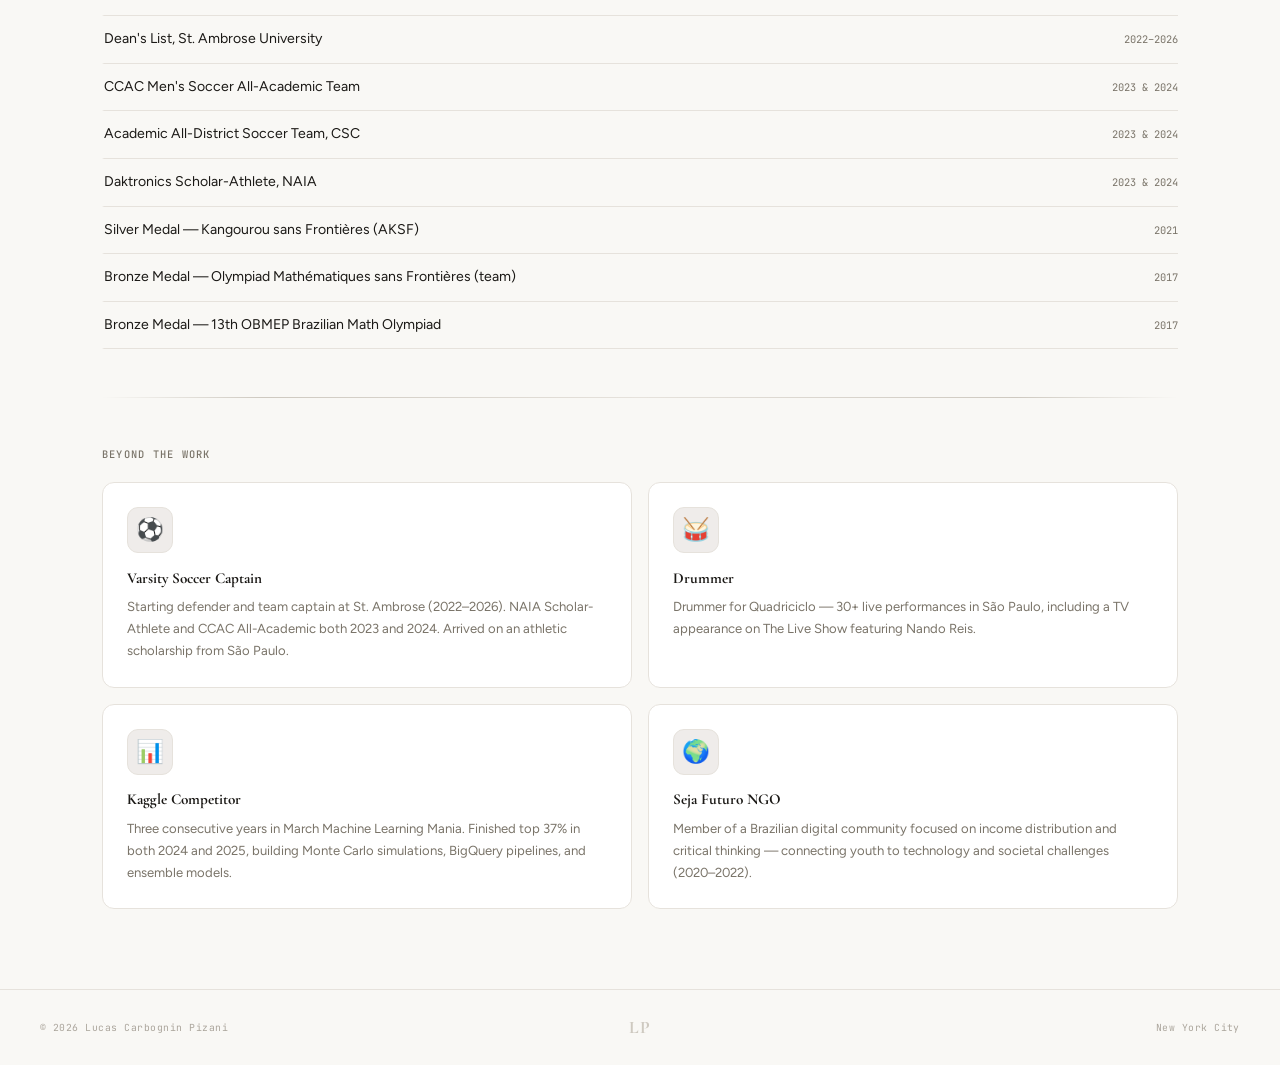
==== commit 1f54aed8: "update the about" ====
--- a/about.html
+++ b/about.html
@@ -240,7 +240,7 @@
           </div>
           <div class="meta-org">
             <span class="logo-chip" data-letter="S"><img src="assets/sau.png" alt="St. Ambrose" onerror="this.remove()"></span>
-            <span>St. Ambrose University · Class of 2026</span>
+            <span>St. Ambrose University · B.S. 2026 (Summa Cum Laude)</span>
           </div>
           Davenport, Iowa → New York City<br>
           Originally from São Paulo, Brazil 🇧🇷
@@ -249,34 +249,35 @@
 
       <div class="about-text fade-3">
         <h2>I build things that learn from data.</h2>
-        <p class="lead">I'm finishing my undergraduate degree in Data Science and Mathematics, and heading to NYU's
-          Center for Data Science to keep going deeper. I grew up in São Paulo, Brazil, played soccer across two
-          continents, and somewhere along the way got obsessed with machine learning and AI.</p>
-        <p>Most of my work lives at the intersection of math and engineering: designing systems that turn messy,
-          unstructured data into something useful. I like the full stack of it: understanding why a model behaves a
-          certain way, then actually shipping it into production. I've done both in real environments, and I care about
-          the gap between the two.</p>
-        <p>I compete in Kaggle tournaments not just for rankings, but because constraints force creativity. The same
-          reason I gravitate toward hard problems at work — I want to understand the tradeoffs, not just run the
-          pipeline.</p>
+        <p class="lead">I just graduated Summa Cum Laude from St. Ambrose University with degrees in Data Science &
+          Analytics and Mathematics, and I'm heading to NYU's Center for Data Science this fall to go deeper. I grew
+          up in São Paulo, Brazil, played soccer across two continents, and somewhere along the way got obsessed with
+          machine learning and AI.</p>
+        <p>What I enjoy most is building projects end to end — from raw, messy data all the way to a deployed system
+          that actually does something useful. I like owning the full pipeline: the data wrangling, the modeling
+          decisions, the engineering to get it into production. I care about the gap between a notebook experiment and
+          a working product, and I've closed that gap in real environments.</p>
+        <p>I compete in Kaggle tournaments not just for rankings, but because hard constraints force creative
+          solutions. The same drive pushes me to take on projects where the path isn't obvious — I want to understand
+          the tradeoffs, not just run a script someone else wrote.</p>
         <p>I'm Brazilian, multilingual, and have spent years moving between cultures and teams. I think that shows up
           in how I collaborate: direct, curious, and not precious about being wrong. If a better idea comes along,
           I want to hear it.</p>
-        <p>Outside of work, I captain a varsity soccer team and play drums. Both taught me more about timing, pressure,
-          and reading a room than any class did.</p>
+        <p>Outside of work, I played varsity soccer and captained the team at St. Ambrose, and I play drums. Both
+          taught me more about timing, pressure, and reading a room than any class did.</p>
 
         <div class="divider"></div>
 
         <h3>Details</h3>
         <div class="info-list fade-4">
-          <div class="info-row"><span class="info-label">Location</span><span class="info-val">Davenport, Iowa → New York City (Fall 2026)</span></div>
+          <div class="info-row"><span class="info-label">Location</span><span class="info-val">New York City (Fall 2026)</span></div>
           <div class="info-row"><span class="info-label">From</span><span class="info-val">São Paulo, SP, Brazil</span></div>
           <div class="info-row"><span class="info-label">Graduate</span><span class="info-val">
             <span class="logo-chip" data-letter="N"><img src="assets/nyu.png" alt="NYU" onerror="this.remove()" style="transform: scale(1.4);"></span>
             M.S. Data Science, NYU Center for Data Science, May 2028</span></div>
           <div class="info-row"><span class="info-label">Degree</span><span class="info-val">
             <span class="logo-chip" data-letter="S"><img src="assets/sau.png" alt="St. Ambrose" onerror="this.remove()"></span>
-            B.S. Data Science & Analytics + B.S. Mathematics, May 2026</span></div>
+            B.S. Data Science & Analytics + B.S. Mathematics, St. Ambrose University, May 2026 — Summa Cum Laude</span></div>
           <div class="info-row"><span class="info-label">Minors</span><span class="info-val">Computer Science · Statistics</span></div>
           <div class="info-row"><span class="info-label">Languages</span><span class="info-val">English (fluent) · Portuguese (native) · Spanish (conversational)</span></div>
           <div class="info-row"><span class="info-label">Expertise</span><span class="info-val">Machine Learning · Neural Networks · Python · Feature Engineering · Kaggle Competitor</span></div>
@@ -288,14 +289,15 @@
 
     <h3 class="fade-4">Honors & Awards</h3>
     <div class="honors-list fade-4">
-      <div class="honor-row"><span class="honor-name">Pi Mu Epsilon Mathematics Honor Society</span><span class="honor-year">2025–present</span></div>
-      <div class="honor-row"><span class="honor-name">Phi Eta Sigma Academic Honor Society</span><span class="honor-year">2023–present</span></div>
-      <div class="honor-row"><span class="honor-name">Dean's List, St. Ambrose University</span><span class="honor-year">2022–present</span></div>
+      <div class="honor-row"><span class="honor-name">Summa Cum Laude, St. Ambrose University</span><span class="honor-year">2026</span></div>
+      <div class="honor-row"><span class="honor-name">Pi Mu Epsilon Mathematics Honor Society</span><span class="honor-year">2025–2026</span></div>
+      <div class="honor-row"><span class="honor-name">Phi Eta Sigma Academic Honor Society</span><span class="honor-year">2023–2026</span></div>
+      <div class="honor-row"><span class="honor-name">Dean's List, St. Ambrose University</span><span class="honor-year">2022–2026</span></div>
       <div class="honor-row"><span class="honor-name">CCAC Men's Soccer All-Academic Team</span><span class="honor-year">2023 & 2024</span></div>
-      <div class="honor-row"><span class="honor-name">Academic All-District Soccer Team</span><span class="honor-year">2023 & 2024</span></div>
+      <div class="honor-row"><span class="honor-name">Academic All-District Soccer Team, CSC</span><span class="honor-year">2023 & 2024</span></div>
       <div class="honor-row"><span class="honor-name">Daktronics Scholar-Athlete, NAIA</span><span class="honor-year">2023 & 2024</span></div>
       <div class="honor-row"><span class="honor-name">Silver Medal — Kangourou sans Frontières (AKSF)</span><span class="honor-year">2021</span></div>
-      <div class="honor-row"><span class="honor-name">Bronze Medal — Olympiad Mathématiques sans Frontières</span><span class="honor-year">2017</span></div>
+      <div class="honor-row"><span class="honor-name">Bronze Medal — Olympiad Mathématiques sans Frontières (team)</span><span class="honor-year">2017</span></div>
       <div class="honor-row"><span class="honor-name">Bronze Medal — 13th OBMEP Brazilian Math Olympiad</span><span class="honor-year">2017</span></div>
     </div>
 
@@ -306,7 +308,7 @@
       <div class="beyond-card">
         <div class="bc-icon">⚽</div>
         <div class="bc-title">Varsity Soccer Captain</div>
-        <div class="bc-body">Starting defender and team captain at St. Ambrose. NAIA Scholar-Athlete and CCAC All-Academic both 2023 and 2024. Arrived on an athletic scholarship from São Paulo.</div>
+        <div class="bc-body">Starting defender and team captain at St. Ambrose (2022–2026). NAIA Scholar-Athlete and CCAC All-Academic both 2023 and 2024. Arrived on an athletic scholarship from São Paulo.</div>
       </div>
       <div class="beyond-card">
         <div class="bc-icon">🥁</div>
@@ -329,7 +331,7 @@
   <footer>
     <span class="footer-copy">© 2026 Lucas Carbognin Pizani</span>
     <span class="footer-mark">LP</span>
-    <span class="footer-loc">Davenport, Iowa → New York City</span>
+    <span class="footer-loc">New York City</span>
   </footer>
 </body>
 </html>
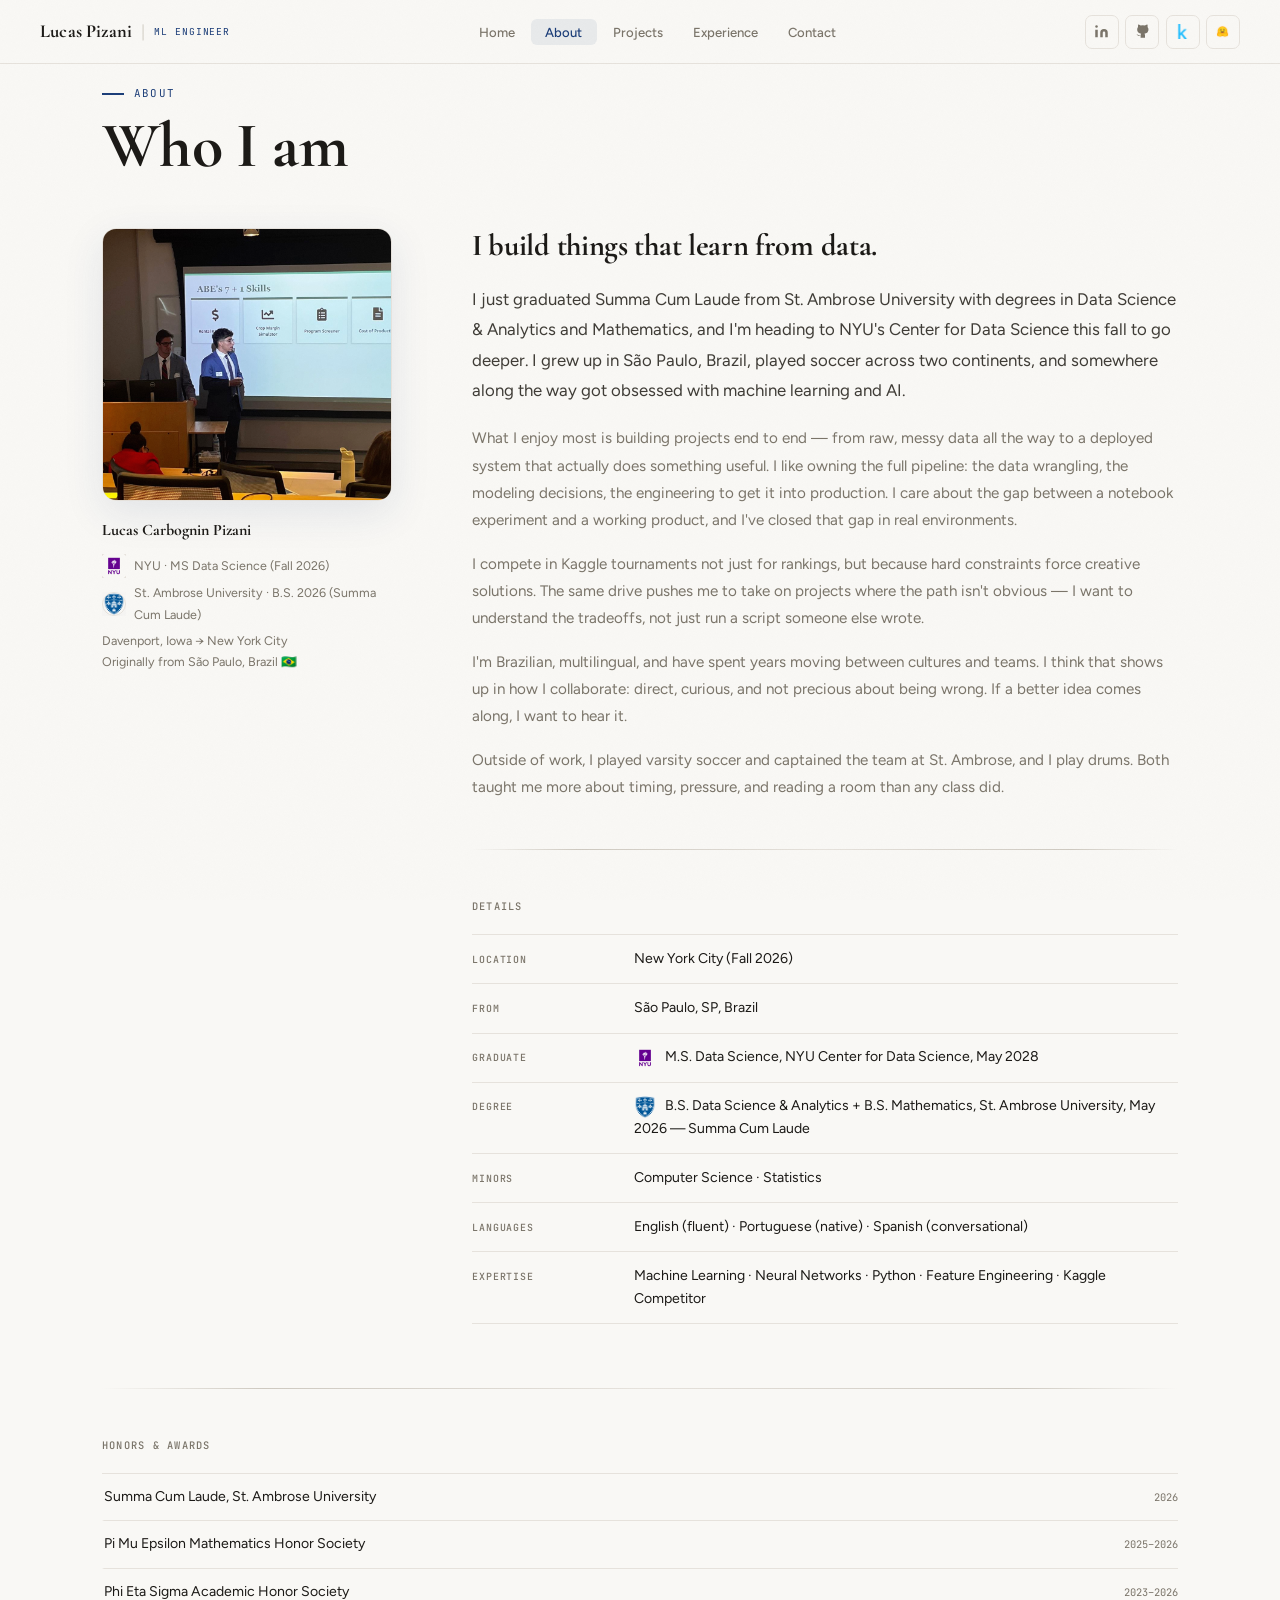
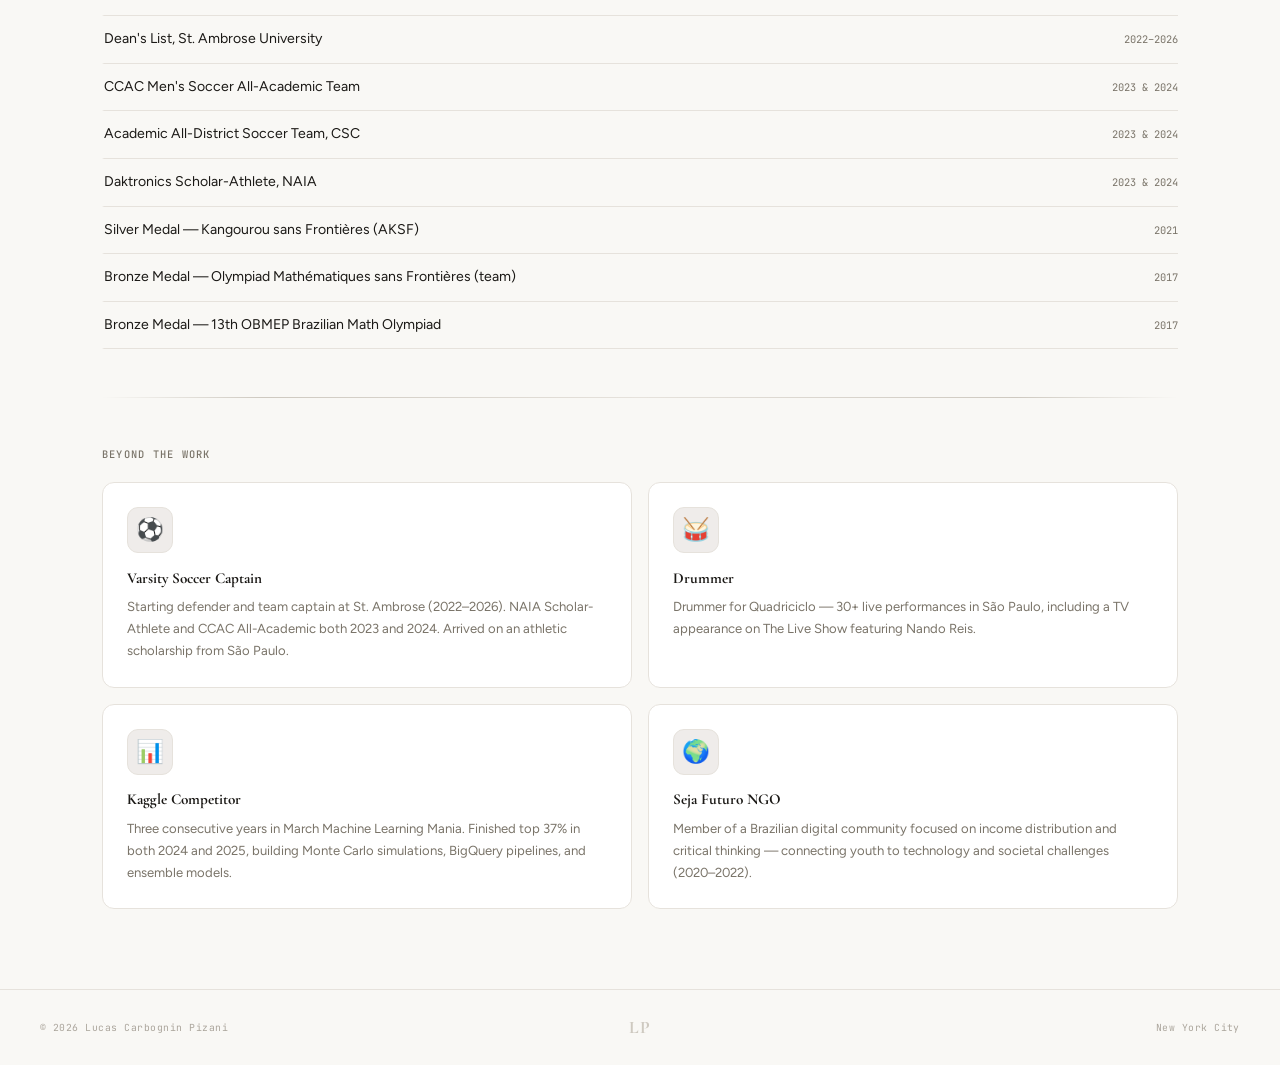
==== commit cbc2f99f: "change navbar abd add pfp" ====
--- a/about.html
+++ b/about.html
@@ -223,6 +223,11 @@
         <img src="assets/huggingface.png" alt="Hugging Face">
       </a>
     </div>
+    <button class="nav-burger" aria-label="Toggle menu" aria-expanded="false">
+      <span></span>
+      <span></span>
+      <span></span>
+    </button>
   </nav>
 
   <div class="page">
@@ -231,7 +236,7 @@
 
     <div class="about-grid">
       <div class="about-photo fade-3">
-        <img src="profile.jpg" alt="Lucas Pizani" />
+        <img src="new_profile.png" alt="Lucas Pizani" />
         <div class="about-photo-meta">
           <strong>Lucas Carbognin Pizani</strong>
           <div class="meta-org">
@@ -333,5 +338,6 @@
     <span class="footer-mark">LP</span>
     <span class="footer-loc">New York City</span>
   </footer>
+  <script src="nav.js"></script>
 </body>
 </html>
--- a/style.css
+++ b/style.css
@@ -408,12 +408,81 @@
   letter-spacing: 0.05em;
 }
 
-/* ── RESPONSIVE ── */
+/* ── HAMBURGER BUTTON ── */
+.nav-burger {
+  display: none;
+  flex-direction: column;
+  justify-content: center;
+  align-items: center;
+  gap: 5px;
+  width: 38px;
+  height: 38px;
+  background: none;
+  border: 1px solid var(--border);
+  border-radius: 7px;
+  cursor: pointer;
+  padding: 0;
+  flex-shrink: 0;
+  transition: border-color 0.15s, background 0.15s;
+}
+.nav-burger:hover {
+  border-color: var(--blue);
+  background: var(--blue-dim);
+}
+.nav-burger span {
+  display: block;
+  width: 16px;
+  height: 1.5px;
+  background: var(--ink);
+  border-radius: 2px;
+  transition: transform 0.22s ease, opacity 0.22s ease;
+  transform-origin: center;
+}
+nav.nav-open .nav-burger span:nth-child(1) { transform: translateY(6.5px) rotate(45deg); }
+nav.nav-open .nav-burger span:nth-child(2) { opacity: 0; transform: scaleX(0); }
+nav.nav-open .nav-burger span:nth-child(3) { transform: translateY(-6.5px) rotate(-45deg); }
+
+/* ── MOBILE MENU DROPDOWN ── */
 @media (max-width: 768px) {
-  nav { padding: 0 1rem; }
+  nav {
+    padding: 0 1rem;
+    flex-wrap: wrap;
+    height: auto;
+    min-height: 56px;
+  }
+  .nav-brand { padding: 0.75rem 0; }
   .nav-role, .nav-sep { display: none; }
-  .nav-links a { padding: 0.3rem 0.55rem; font-size: 0.78rem; }
-  .page { padding: 80px 1.25rem 4rem; }
+  .nav-links { display: none; }
+  .nav-icons { display: none; }
+  .nav-burger { display: flex; }
+
+  nav.nav-open .nav-links {
+    display: flex;
+    flex-direction: column;
+    width: 100%;
+    padding: 0.5rem 0 0.75rem;
+    gap: 0.1rem;
+    border-top: 1px solid var(--border);
+    list-style: none;
+    order: 10;
+  }
+  nav.nav-open .nav-links a {
+    display: block;
+    font-size: 0.95rem;
+    font-weight: 500;
+    padding: 0.7rem 0.75rem;
+    border-radius: 7px;
+    color: var(--muted);
+    transition: color 0.15s, background 0.15s;
+  }
+  nav.nav-open .nav-links a:hover,
+  nav.nav-open .nav-links a.active {
+    color: var(--blue);
+    background: var(--blue-dim);
+  }
+
+  html { scroll-padding-top: 56px; }
+  .page { padding: 72px 1.25rem 4rem; }
   footer { grid-template-columns: 1fr; gap: 0.25rem; text-align: center; padding: 1.2rem; }
   .footer-loc { text-align: center; }
 }
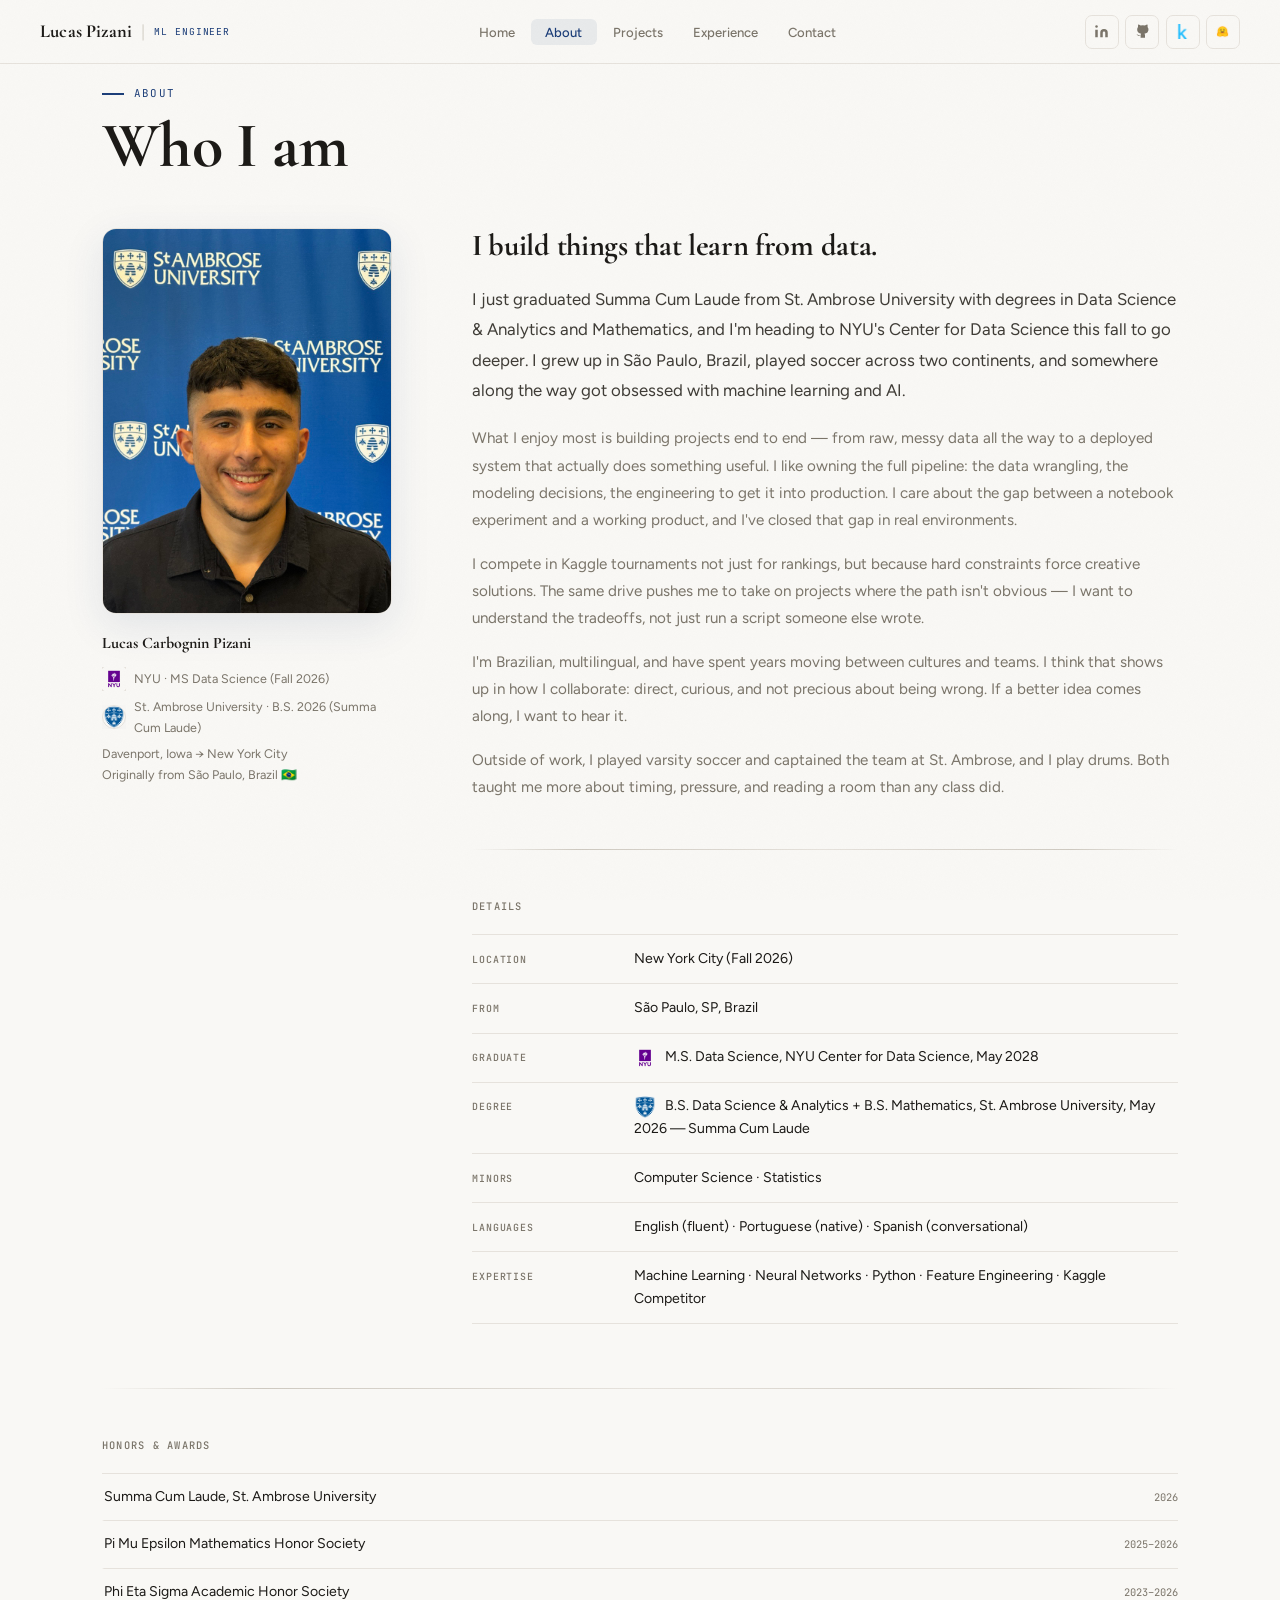
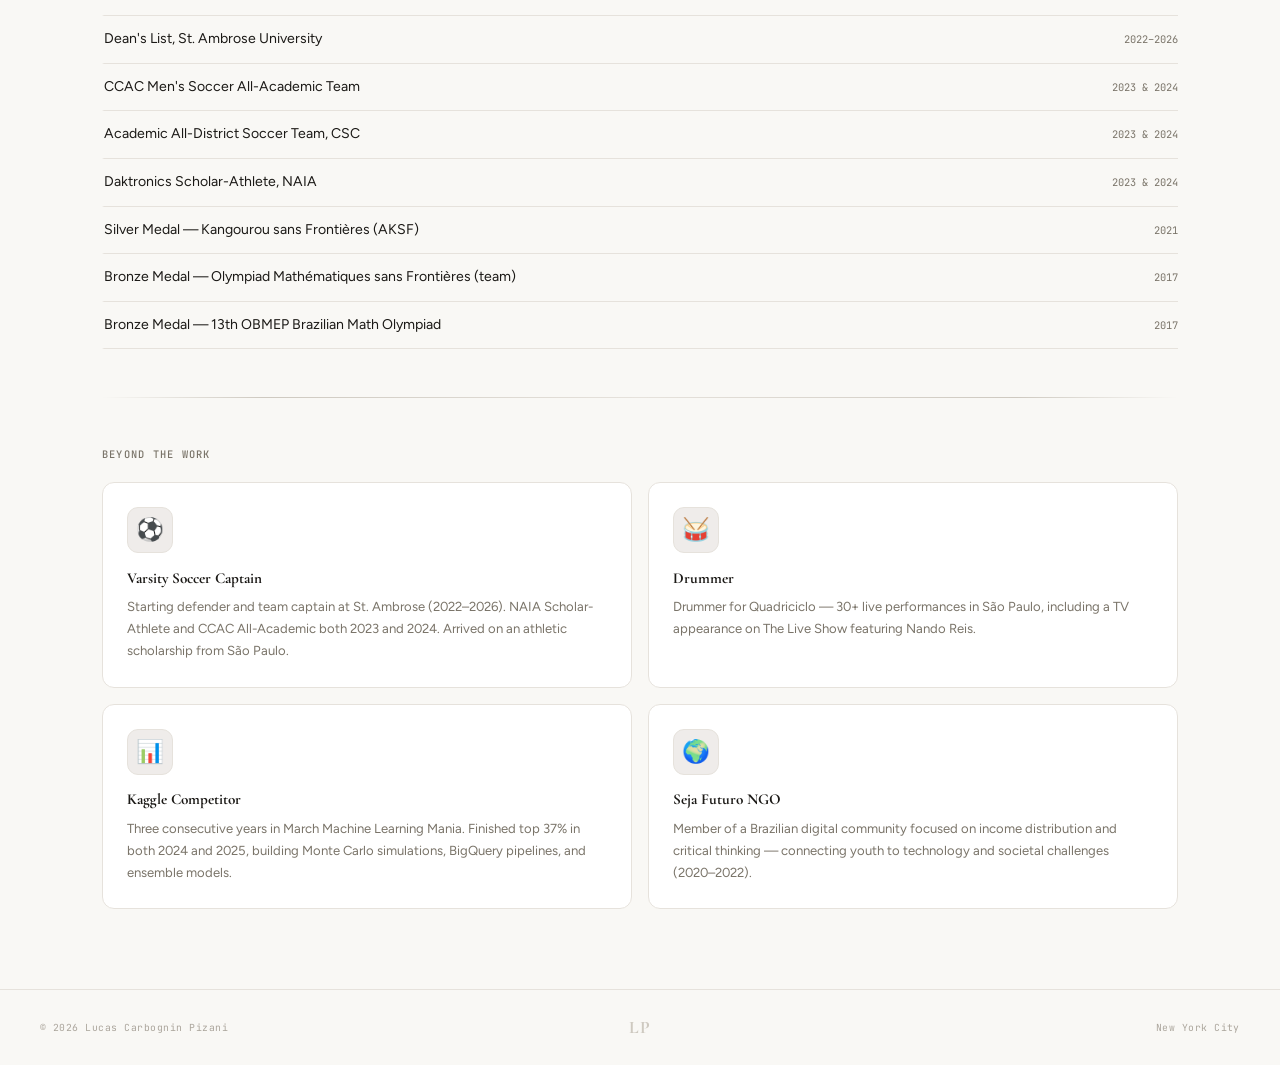
==== commit 67b0bb44: "added new pfp" ====
--- a/about.html
+++ b/about.html
@@ -1,11 +1,14 @@
 <!DOCTYPE html>
 <html lang="en">
+
 <head>
   <meta charset="UTF-8" />
   <meta name="viewport" content="width=device-width, initial-scale=1.0" />
   <title>About — Lucas Pizani</title>
   <link rel="preconnect" href="https://fonts.googleapis.com" />
-  <link href="https://fonts.googleapis.com/css2?family=Cormorant+Garamond:ital,wght@0,400;0,600;0,700;1,400;1,600;1,700&family=Figtree:wght@300;400;500;600;700&family=JetBrains+Mono:wght@400;500&display=swap" rel="stylesheet" />
+  <link
+    href="https://fonts.googleapis.com/css2?family=Cormorant+Garamond:ital,wght@0,400;0,600;0,700;1,400;1,600;1,700&family=Figtree:wght@300;400;500;600;700&family=JetBrains+Mono:wght@400;500&display=swap"
+    rel="stylesheet" />
   <link rel="stylesheet" href="style.css" />
   <style>
     .about-grid {
@@ -25,7 +28,7 @@
       width: 100%;
       border-radius: 14px;
       border: 1px solid var(--border);
-      box-shadow: 0 12px 40px rgba(27,61,120,0.10);
+      box-shadow: 0 12px 40px rgba(27, 61, 120, 0.10);
       display: block;
       margin-bottom: 1rem;
     }
@@ -53,10 +56,18 @@
       margin-bottom: 0.3rem;
     }
 
-    .meta-org .logo-chip { --chip: 24px; }
-    .info-val .logo-chip { --chip: 22px; margin-right: 0.4rem; }
-
-    .about-text h2 { margin-bottom: 1.2rem; }
+    .meta-org .logo-chip {
+      --chip: 24px;
+    }
+
+    .info-val .logo-chip {
+      --chip: 22px;
+      margin-right: 0.4rem;
+    }
+
+    .about-text h2 {
+      margin-bottom: 1.2rem;
+    }
 
     .about-text .lead {
       font-family: var(--font-body);
@@ -66,7 +77,9 @@
       margin-bottom: 1.2rem;
     }
 
-    .about-text p { margin-bottom: 1rem; }
+    .about-text p {
+      margin-bottom: 1rem;
+    }
 
     /* info list */
     .info-list {
@@ -154,7 +167,7 @@
 
     .beyond-card:hover {
       transform: translateY(-2px);
-      box-shadow: 0 8px 24px rgba(27,61,120,0.08);
+      box-shadow: 0 8px 24px rgba(27, 61, 120, 0.08);
       border-color: var(--border-2);
     }
 
@@ -187,10 +200,24 @@
     }
 
     @media (max-width: 900px) {
-      .about-grid { grid-template-columns: 1fr; gap: 2rem; }
-      .about-photo { position: static; }
-      .about-photo img { max-height: 360px; object-fit: cover; object-position: top; }
-      .beyond-grid { grid-template-columns: 1fr; }
+      .about-grid {
+        grid-template-columns: 1fr;
+        gap: 2rem;
+      }
+
+      .about-photo {
+        position: static;
+      }
+
+      .about-photo img {
+        max-height: 360px;
+        object-fit: cover;
+        object-position: top;
+      }
+
+      .beyond-grid {
+        grid-template-columns: 1fr;
+      }
     }
   </style>
 </head>
@@ -211,10 +238,16 @@
     </ul>
     <div class="nav-icons">
       <a href="https://linkedin.com/in/lucas-c-pizani" target="_blank" class="nav-icon" title="LinkedIn">
-        <svg width="15" height="15" viewBox="0 0 24 24" fill="currentColor"><path d="M16 8a6 6 0 016 6v7h-4v-7a2 2 0 00-2-2 2 2 0 00-2 2v7h-4v-7a6 6 0 016-6zM2 9h4v12H2z"/><circle cx="4" cy="4" r="2"/></svg>
+        <svg width="15" height="15" viewBox="0 0 24 24" fill="currentColor">
+          <path d="M16 8a6 6 0 016 6v7h-4v-7a2 2 0 00-2-2 2 2 0 00-2 2v7h-4v-7a6 6 0 016-6zM2 9h4v12H2z" />
+          <circle cx="4" cy="4" r="2" />
+        </svg>
       </a>
       <a href="https://github.com/lcpizani" target="_blank" class="nav-icon" title="GitHub">
-        <svg width="15" height="15" viewBox="0 0 24 24" fill="currentColor"><path d="M9 19c-5 1.5-5-2.5-7-3m14 6v-3.87a3.37 3.37 0 00-.94-2.61c3.14-.35 6.44-1.54 6.44-7A5.44 5.44 0 0020 4.77 5.07 5.07 0 0019.91 1S18.73.65 16 2.48a13.38 13.38 0 00-7 0C6.27.65 5.09 1 5.09 1A5.07 5.07 0 005 4.77a5.44 5.44 0 00-1.5 3.78c0 5.42 3.3 6.61 6.44 7A3.37 3.37 0 009 18.13V22"/></svg>
+        <svg width="15" height="15" viewBox="0 0 24 24" fill="currentColor">
+          <path
+            d="M9 19c-5 1.5-5-2.5-7-3m14 6v-3.87a3.37 3.37 0 00-.94-2.61c3.14-.35 6.44-1.54 6.44-7A5.44 5.44 0 0020 4.77 5.07 5.07 0 0019.91 1S18.73.65 16 2.48a13.38 13.38 0 00-7 0C6.27.65 5.09 1 5.09 1A5.07 5.07 0 005 4.77a5.44 5.44 0 00-1.5 3.78c0 5.42 3.3 6.61 6.44 7A3.37 3.37 0 009 18.13V22" />
+        </svg>
       </a>
       <a href="https://kaggle.com/lucascarbogninpizani" target="_blank" class="nav-icon" title="Kaggle">
         <img src="assets/kaggle.png" alt="Kaggle">
@@ -236,15 +269,17 @@
 
     <div class="about-grid">
       <div class="about-photo fade-3">
-        <img src="new_profile.png" alt="Lucas Pizani" />
+        <img src="assets/profile_pic.jpeg" alt="Lucas Pizani" />
         <div class="about-photo-meta">
           <strong>Lucas Carbognin Pizani</strong>
           <div class="meta-org">
-            <span class="logo-chip" data-letter="N"><img src="assets/nyu.png" alt="NYU" onerror="this.remove()" style="transform: scale(1.4);"></span>
+            <span class="logo-chip" data-letter="N"><img src="assets/nyu.png" alt="NYU" onerror="this.remove()"
+                style="transform: scale(1.4);"></span>
             <span>NYU · MS Data Science (Fall 2026)</span>
           </div>
           <div class="meta-org">
-            <span class="logo-chip" data-letter="S"><img src="assets/sau.png" alt="St. Ambrose" onerror="this.remove()"></span>
+            <span class="logo-chip" data-letter="S"><img src="assets/sau.png" alt="St. Ambrose"
+                onerror="this.remove()"></span>
             <span>St. Ambrose University · B.S. 2026 (Summa Cum Laude)</span>
           </div>
           Davenport, Iowa → New York City<br>
@@ -275,17 +310,25 @@
 
         <h3>Details</h3>
         <div class="info-list fade-4">
-          <div class="info-row"><span class="info-label">Location</span><span class="info-val">New York City (Fall 2026)</span></div>
-          <div class="info-row"><span class="info-label">From</span><span class="info-val">São Paulo, SP, Brazil</span></div>
+          <div class="info-row"><span class="info-label">Location</span><span class="info-val">New York City (Fall
+              2026)</span></div>
+          <div class="info-row"><span class="info-label">From</span><span class="info-val">São Paulo, SP, Brazil</span>
+          </div>
           <div class="info-row"><span class="info-label">Graduate</span><span class="info-val">
-            <span class="logo-chip" data-letter="N"><img src="assets/nyu.png" alt="NYU" onerror="this.remove()" style="transform: scale(1.4);"></span>
-            M.S. Data Science, NYU Center for Data Science, May 2028</span></div>
+              <span class="logo-chip" data-letter="N"><img src="assets/nyu.png" alt="NYU" onerror="this.remove()"
+                  style="transform: scale(1.4);"></span>
+              M.S. Data Science, NYU Center for Data Science, May 2028</span></div>
           <div class="info-row"><span class="info-label">Degree</span><span class="info-val">
-            <span class="logo-chip" data-letter="S"><img src="assets/sau.png" alt="St. Ambrose" onerror="this.remove()"></span>
-            B.S. Data Science & Analytics + B.S. Mathematics, St. Ambrose University, May 2026 — Summa Cum Laude</span></div>
-          <div class="info-row"><span class="info-label">Minors</span><span class="info-val">Computer Science · Statistics</span></div>
-          <div class="info-row"><span class="info-label">Languages</span><span class="info-val">English (fluent) · Portuguese (native) · Spanish (conversational)</span></div>
-          <div class="info-row"><span class="info-label">Expertise</span><span class="info-val">Machine Learning · Neural Networks · Python · Feature Engineering · Kaggle Competitor</span></div>
+              <span class="logo-chip" data-letter="S"><img src="assets/sau.png" alt="St. Ambrose"
+                  onerror="this.remove()"></span>
+              B.S. Data Science & Analytics + B.S. Mathematics, St. Ambrose University, May 2026 — Summa Cum
+              Laude</span></div>
+          <div class="info-row"><span class="info-label">Minors</span><span class="info-val">Computer Science ·
+              Statistics</span></div>
+          <div class="info-row"><span class="info-label">Languages</span><span class="info-val">English (fluent) ·
+              Portuguese (native) · Spanish (conversational)</span></div>
+          <div class="info-row"><span class="info-label">Expertise</span><span class="info-val">Machine Learning ·
+              Neural Networks · Python · Feature Engineering · Kaggle Competitor</span></div>
         </div>
       </div>
     </div>
@@ -294,16 +337,26 @@
 
     <h3 class="fade-4">Honors & Awards</h3>
     <div class="honors-list fade-4">
-      <div class="honor-row"><span class="honor-name">Summa Cum Laude, St. Ambrose University</span><span class="honor-year">2026</span></div>
-      <div class="honor-row"><span class="honor-name">Pi Mu Epsilon Mathematics Honor Society</span><span class="honor-year">2025–2026</span></div>
-      <div class="honor-row"><span class="honor-name">Phi Eta Sigma Academic Honor Society</span><span class="honor-year">2023–2026</span></div>
-      <div class="honor-row"><span class="honor-name">Dean's List, St. Ambrose University</span><span class="honor-year">2022–2026</span></div>
-      <div class="honor-row"><span class="honor-name">CCAC Men's Soccer All-Academic Team</span><span class="honor-year">2023 & 2024</span></div>
-      <div class="honor-row"><span class="honor-name">Academic All-District Soccer Team, CSC</span><span class="honor-year">2023 & 2024</span></div>
-      <div class="honor-row"><span class="honor-name">Daktronics Scholar-Athlete, NAIA</span><span class="honor-year">2023 & 2024</span></div>
-      <div class="honor-row"><span class="honor-name">Silver Medal — Kangourou sans Frontières (AKSF)</span><span class="honor-year">2021</span></div>
-      <div class="honor-row"><span class="honor-name">Bronze Medal — Olympiad Mathématiques sans Frontières (team)</span><span class="honor-year">2017</span></div>
-      <div class="honor-row"><span class="honor-name">Bronze Medal — 13th OBMEP Brazilian Math Olympiad</span><span class="honor-year">2017</span></div>
+      <div class="honor-row"><span class="honor-name">Summa Cum Laude, St. Ambrose University</span><span
+          class="honor-year">2026</span></div>
+      <div class="honor-row"><span class="honor-name">Pi Mu Epsilon Mathematics Honor Society</span><span
+          class="honor-year">2025–2026</span></div>
+      <div class="honor-row"><span class="honor-name">Phi Eta Sigma Academic Honor Society</span><span
+          class="honor-year">2023–2026</span></div>
+      <div class="honor-row"><span class="honor-name">Dean's List, St. Ambrose University</span><span
+          class="honor-year">2022–2026</span></div>
+      <div class="honor-row"><span class="honor-name">CCAC Men's Soccer All-Academic Team</span><span
+          class="honor-year">2023 & 2024</span></div>
+      <div class="honor-row"><span class="honor-name">Academic All-District Soccer Team, CSC</span><span
+          class="honor-year">2023 & 2024</span></div>
+      <div class="honor-row"><span class="honor-name">Daktronics Scholar-Athlete, NAIA</span><span
+          class="honor-year">2023 & 2024</span></div>
+      <div class="honor-row"><span class="honor-name">Silver Medal — Kangourou sans Frontières (AKSF)</span><span
+          class="honor-year">2021</span></div>
+      <div class="honor-row"><span class="honor-name">Bronze Medal — Olympiad Mathématiques sans Frontières
+          (team)</span><span class="honor-year">2017</span></div>
+      <div class="honor-row"><span class="honor-name">Bronze Medal — 13th OBMEP Brazilian Math Olympiad</span><span
+          class="honor-year">2017</span></div>
     </div>
 
     <div class="divider"></div>
@@ -313,22 +366,26 @@
       <div class="beyond-card">
         <div class="bc-icon">⚽</div>
         <div class="bc-title">Varsity Soccer Captain</div>
-        <div class="bc-body">Starting defender and team captain at St. Ambrose (2022–2026). NAIA Scholar-Athlete and CCAC All-Academic both 2023 and 2024. Arrived on an athletic scholarship from São Paulo.</div>
+        <div class="bc-body">Starting defender and team captain at St. Ambrose (2022–2026). NAIA Scholar-Athlete and
+          CCAC All-Academic both 2023 and 2024. Arrived on an athletic scholarship from São Paulo.</div>
       </div>
       <div class="beyond-card">
         <div class="bc-icon">🥁</div>
         <div class="bc-title">Drummer</div>
-        <div class="bc-body">Drummer for Quadriciclo — 30+ live performances in São Paulo, including a TV appearance on The Live Show featuring Nando Reis.</div>
+        <div class="bc-body">Drummer for Quadriciclo — 30+ live performances in São Paulo, including a TV appearance on
+          The Live Show featuring Nando Reis.</div>
       </div>
       <div class="beyond-card">
         <div class="bc-icon">📊</div>
         <div class="bc-title">Kaggle Competitor</div>
-        <div class="bc-body">Three consecutive years in March Machine Learning Mania. Finished top 37% in both 2024 and 2025, building Monte Carlo simulations, BigQuery pipelines, and ensemble models.</div>
+        <div class="bc-body">Three consecutive years in March Machine Learning Mania. Finished top 37% in both 2024 and
+          2025, building Monte Carlo simulations, BigQuery pipelines, and ensemble models.</div>
       </div>
       <div class="beyond-card">
         <div class="bc-icon">🌍</div>
         <div class="bc-title">Seja Futuro NGO</div>
-        <div class="bc-body">Member of a Brazilian digital community focused on income distribution and critical thinking — connecting youth to technology and societal challenges (2020–2022).</div>
+        <div class="bc-body">Member of a Brazilian digital community focused on income distribution and critical
+          thinking — connecting youth to technology and societal challenges (2020–2022).</div>
       </div>
     </div>
   </div>
@@ -340,4 +397,5 @@
   </footer>
   <script src="nav.js"></script>
 </body>
-</html>
+
+</html>
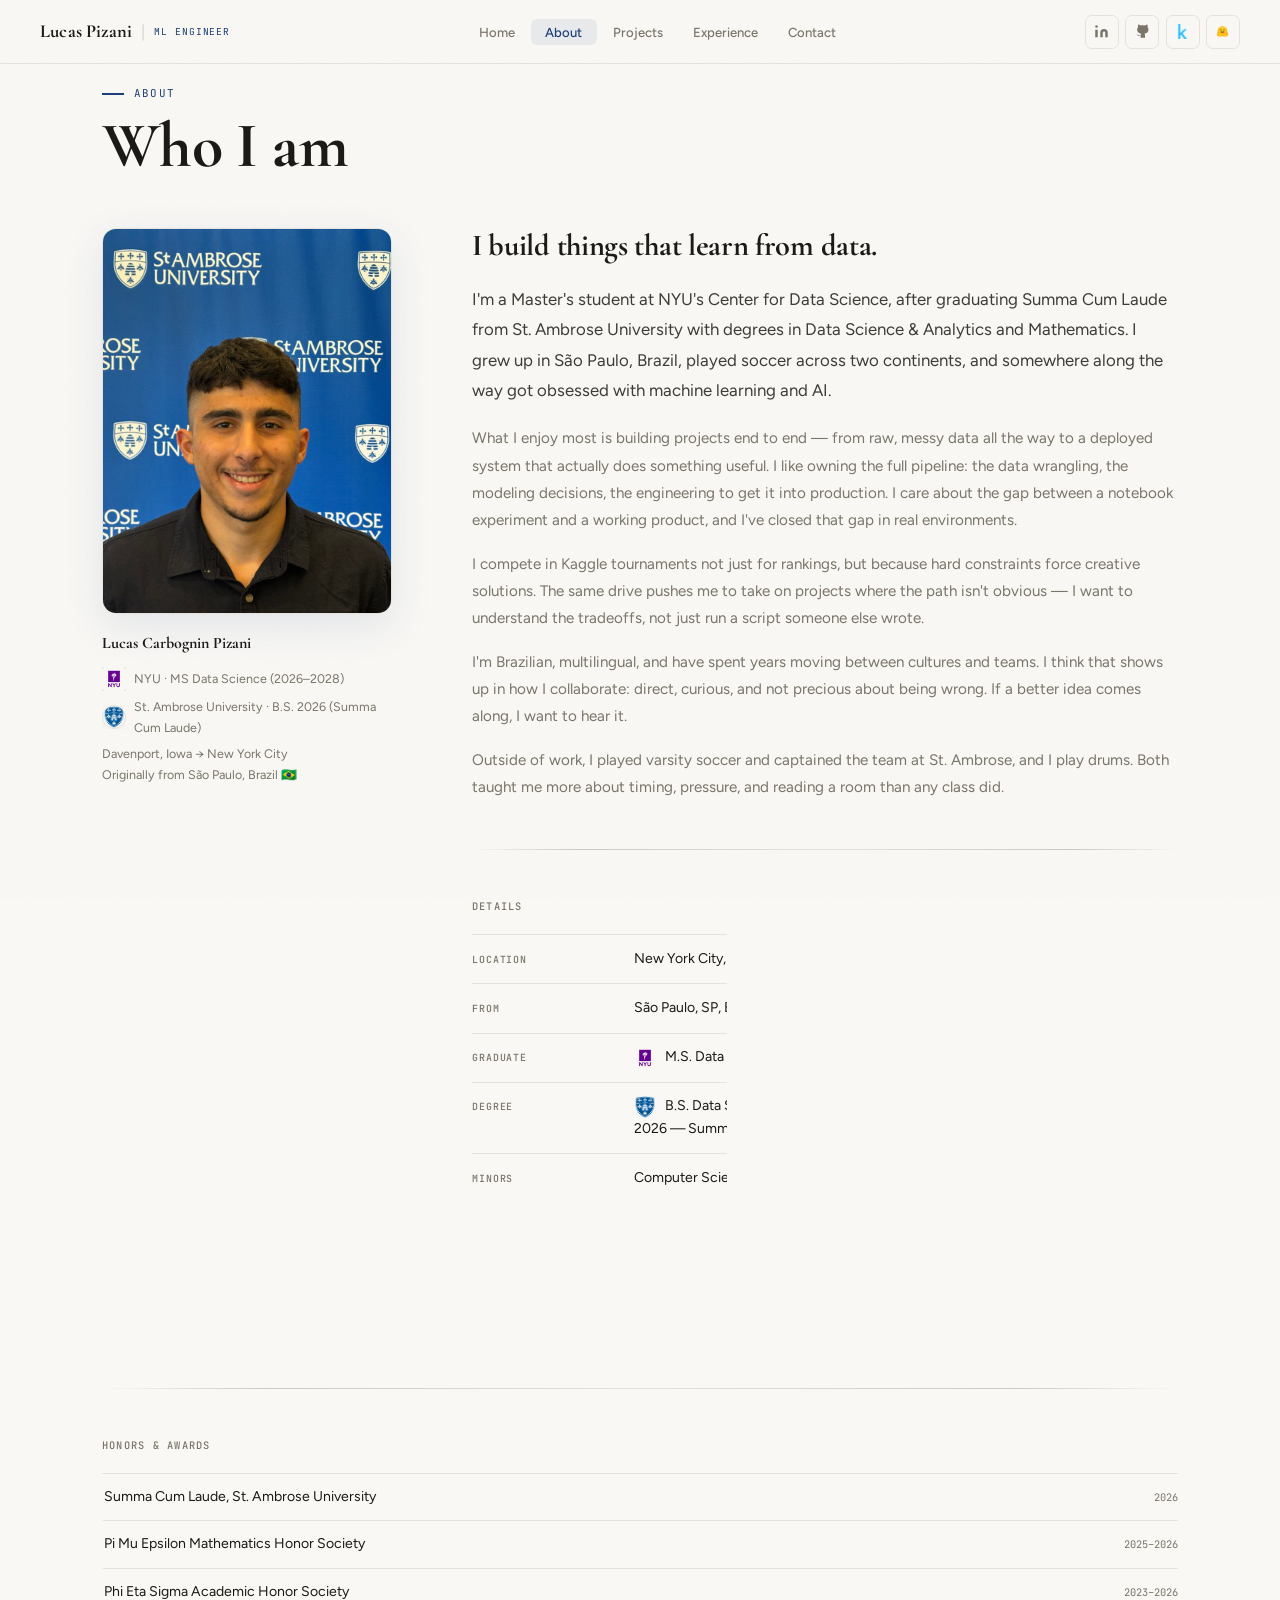
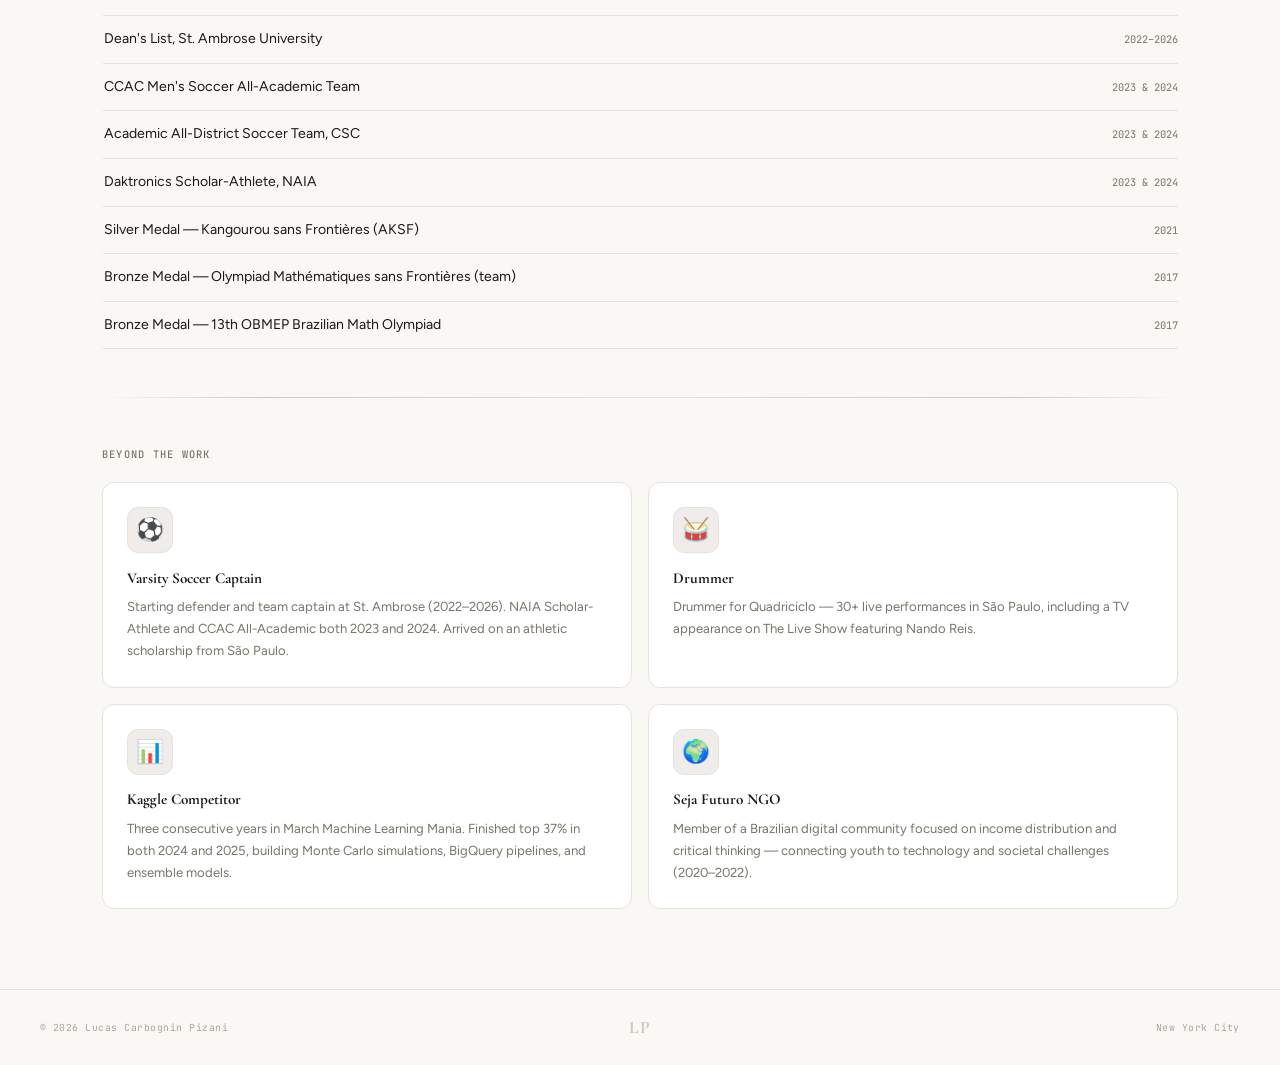
==== commit 6cab16ba: "add hackathon and learning agent, update NYU status Co-Authored-By: Claude Opus 5.5 (1M context) <no" ====
--- a/about.html
+++ b/about.html
@@ -275,7 +275,7 @@
           <div class="meta-org">
             <span class="logo-chip" data-letter="N"><img src="assets/nyu.png" alt="NYU" onerror="this.remove()"
                 style="transform: scale(1.4);"></span>
-            <span>NYU · MS Data Science (Fall 2026)</span>
+            <span>NYU · MS Data Science (2026–2028)</span>
           </div>
           <div class="meta-org">
             <span class="logo-chip" data-letter="S"><img src="assets/sau.png" alt="St. Ambrose"
@@ -289,8 +289,8 @@
 
       <div class="about-text fade-3">
         <h2>I build things that learn from data.</h2>
-        <p class="lead">I just graduated Summa Cum Laude from St. Ambrose University with degrees in Data Science &
-          Analytics and Mathematics, and I'm heading to NYU's Center for Data Science this fall to go deeper. I grew
+        <p class="lead">I'm a Master's student at NYU's Center for Data Science, after graduating Summa Cum Laude from
+          St. Ambrose University with degrees in Data Science & Analytics and Mathematics. I grew
           up in São Paulo, Brazil, played soccer across two continents, and somewhere along the way got obsessed with
           machine learning and AI.</p>
         <p>What I enjoy most is building projects end to end — from raw, messy data all the way to a deployed system
@@ -310,8 +310,7 @@
 
         <h3>Details</h3>
         <div class="info-list fade-4">
-          <div class="info-row"><span class="info-label">Location</span><span class="info-val">New York City (Fall
-              2026)</span></div>
+          <div class="info-row"><span class="info-label">Location</span><span class="info-val">New York City, NY</span></div>
           <div class="info-row"><span class="info-label">From</span><span class="info-val">São Paulo, SP, Brazil</span>
           </div>
           <div class="info-row"><span class="info-label">Graduate</span><span class="info-val">
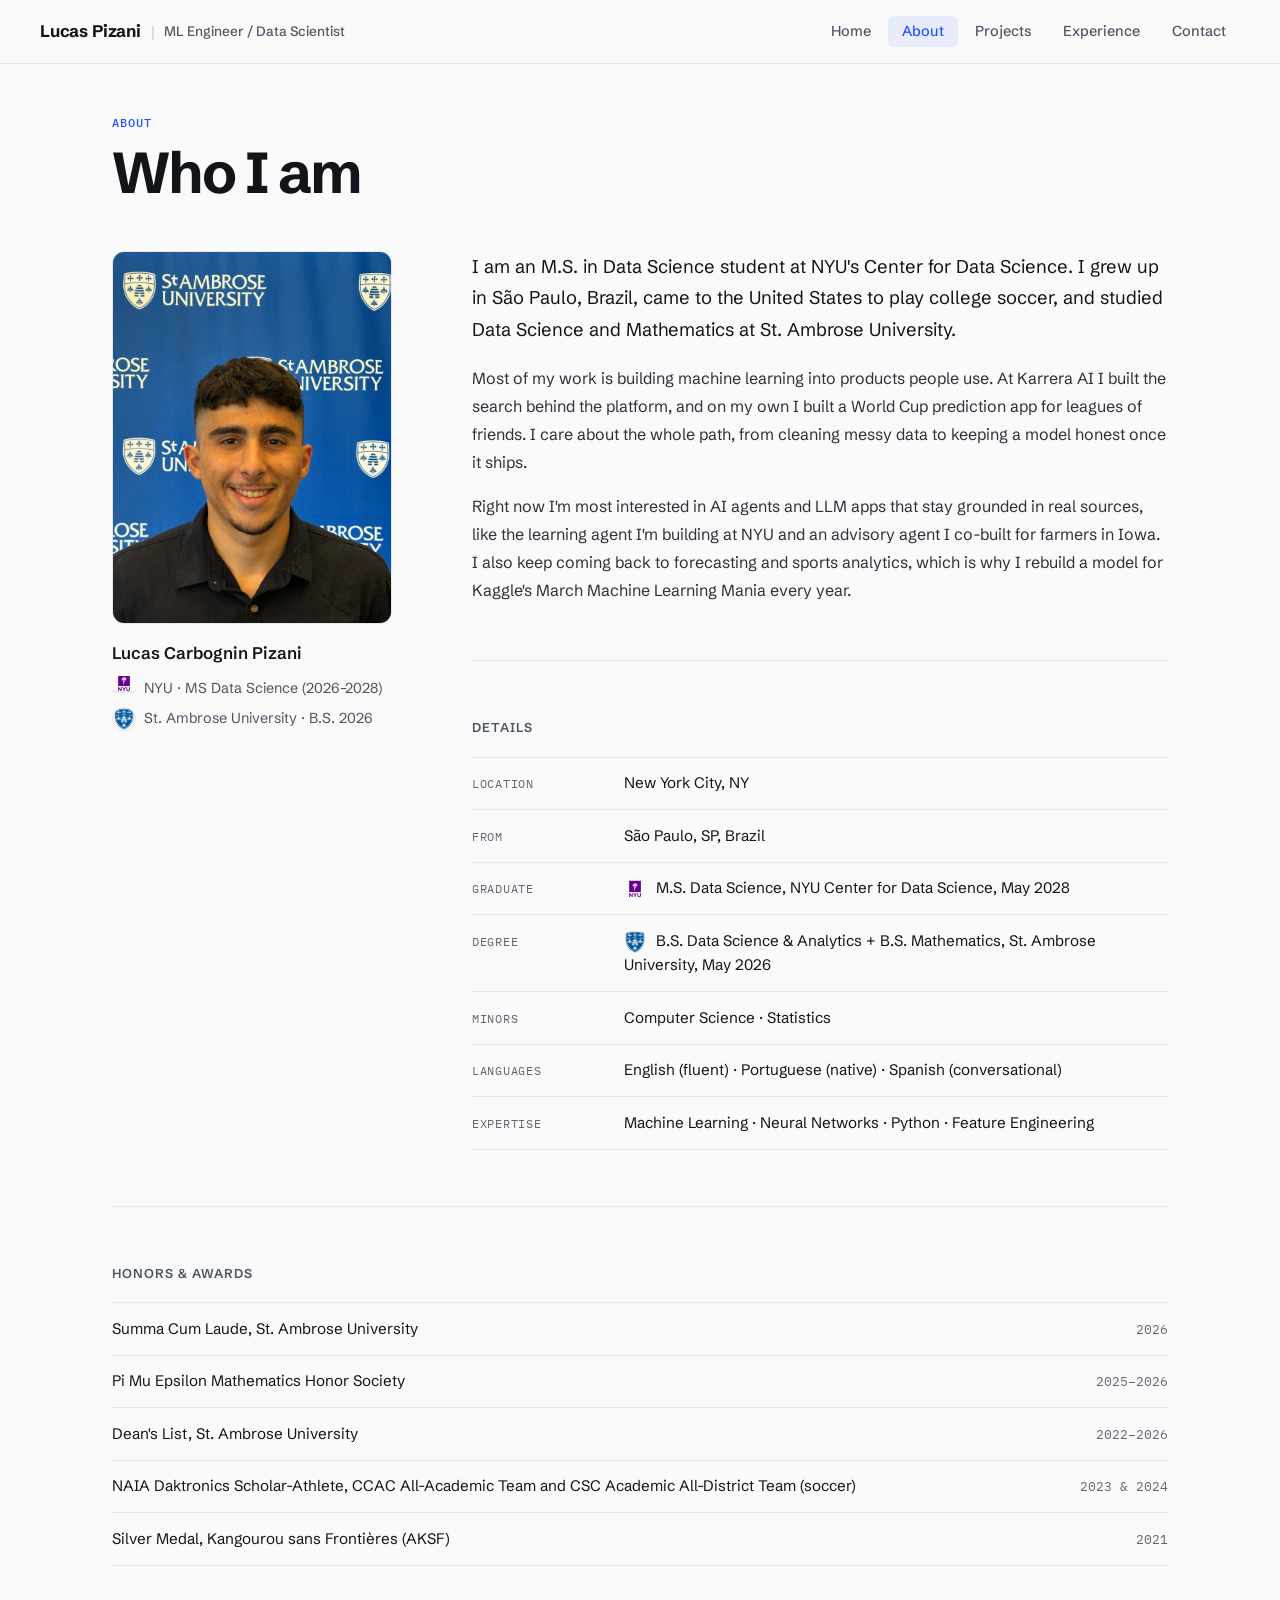
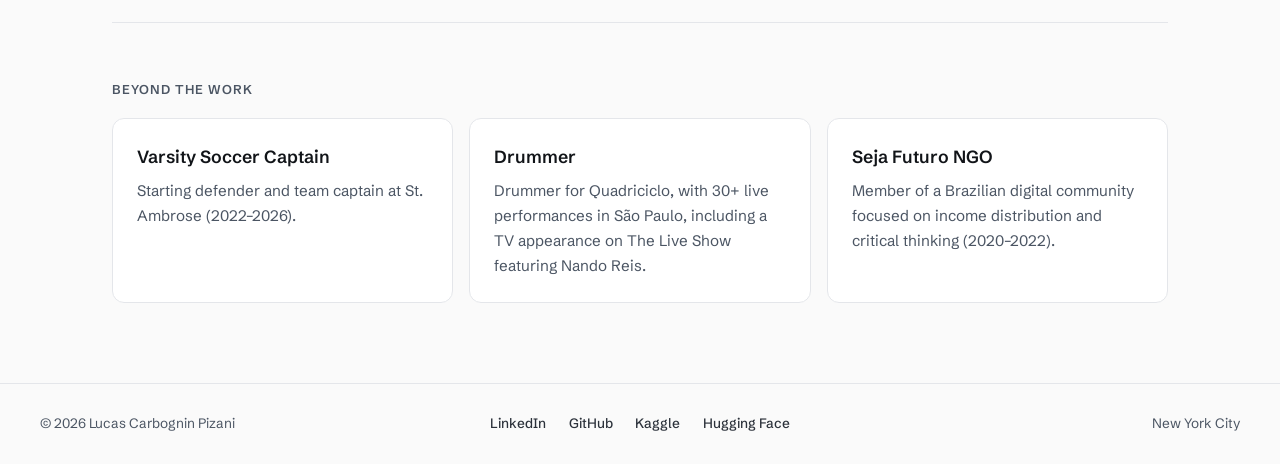
==== commit db153119: "Redesign site, rewrite copy, and add Google Analytics - New type and color system: Schibsted Grotesk" ====
--- a/about.html
+++ b/about.html
@@ -4,47 +4,65 @@
 <head>
   <meta charset="UTF-8" />
   <meta name="viewport" content="width=device-width, initial-scale=1.0" />
+  <!-- Google tag (gtag.js) -->
+  <script async src="https://www.googletagmanager.com/gtag/js?id=G-XKRBLCZBWV"></script>
+  <script>
+    window.dataLayer = window.dataLayer || [];
+    function gtag(){dataLayer.push(arguments);}
+    gtag('js', new Date());
+
+    gtag('config', 'G-XKRBLCZBWV');
+  </script>
   <title>About — Lucas Pizani</title>
+  <meta name="description"
+    content="About Lucas Pizani: MS Data Science student at NYU, Summa Cum Laude graduate of St. Ambrose University in Data Science & Analytics and Mathematics." />
+  <meta property="og:type" content="website" />
+  <meta property="og:site_name" content="Lucas Pizani" />
+  <meta property="og:title" content="About — Lucas Pizani" />
+  <meta property="og:description"
+    content="MS Data Science student at NYU who likes owning the full ML pipeline, from messy data to production." />
+  <meta property="og:url" content="https://lcpizani.github.io/about.html" />
+  <meta property="og:image" content="https://lcpizani.github.io/assets/profile_hero.jpg" />
+  <meta name="twitter:card" content="summary" />
+  <link rel="icon" href="favicon.svg" type="image/svg+xml" />
   <link rel="preconnect" href="https://fonts.googleapis.com" />
-  <link
-    href="https://fonts.googleapis.com/css2?family=Cormorant+Garamond:ital,wght@0,400;0,600;0,700;1,400;1,600;1,700&family=Figtree:wght@300;400;500;600;700&family=JetBrains+Mono:wght@400;500&display=swap"
+  <link rel="preconnect" href="https://fonts.gstatic.com" crossorigin />
+  <link href="https://fonts.googleapis.com/css2?family=Schibsted+Grotesk:wght@400;500;600;700&family=IBM+Plex+Mono:wght@400;500&display=swap"
     rel="stylesheet" />
   <link rel="stylesheet" href="style.css" />
   <style>
     .about-grid {
       display: grid;
-      grid-template-columns: 290px 1fr;
+      grid-template-columns: 280px 1fr;
       gap: 5rem;
       align-items: start;
-      margin-bottom: 4rem;
+      margin-bottom: 1rem;
     }
 
     .about-photo {
       position: sticky;
-      top: 90px;
+      top: 96px;
     }
 
     .about-photo img {
       width: 100%;
-      border-radius: 14px;
+      height: auto;
+      border-radius: 12px;
       border: 1px solid var(--border);
-      box-shadow: 0 12px 40px rgba(27, 61, 120, 0.10);
       display: block;
       margin-bottom: 1rem;
     }
 
     .about-photo-meta {
-      font-family: var(--font-body);
-      font-size: 0.78rem;
+      font-size: 0.9rem;
       color: var(--muted);
-      line-height: 1.7;
+      line-height: 1.6;
     }
 
     .about-photo-meta strong {
-      font-family: var(--font-display);
-      font-size: 1rem;
-      color: var(--ink);
-      font-weight: 700;
+      font-size: 1.05rem;
+      color: var(--ink);
+      font-weight: 600;
       display: block;
       margin-bottom: 0.6rem;
     }
@@ -53,7 +71,7 @@
       display: flex;
       align-items: center;
       gap: 0.5rem;
-      margin-bottom: 0.3rem;
+      margin-bottom: 0.4rem;
     }
 
     .meta-org .logo-chip {
@@ -65,15 +83,10 @@
       margin-right: 0.4rem;
     }
 
-    .about-text h2 {
-      margin-bottom: 1.2rem;
-    }
-
     .about-text .lead {
-      font-family: var(--font-body);
-      font-size: 1.05rem;
-      color: var(--ink-2);
-      line-height: 1.82;
+      font-size: 1.15rem;
+      color: var(--ink);
+      line-height: 1.7;
       margin-bottom: 1.2rem;
     }
 
@@ -91,26 +104,25 @@
     .info-row {
       display: flex;
       gap: 2rem;
-      padding: 0.8rem 0;
+      padding: 0.85rem 0;
       border-bottom: 1px solid var(--border);
       align-items: baseline;
     }
 
     .info-label {
       font-family: var(--font-mono);
-      font-size: 0.62rem;
-      font-weight: 500;
+      font-size: 0.75rem;
       text-transform: uppercase;
-      letter-spacing: 0.09em;
-      color: var(--muted);
-      width: 130px;
+      letter-spacing: 0.06em;
+      color: var(--muted-2);
+      width: 120px;
       flex-shrink: 0;
     }
 
     .info-val {
-      font-family: var(--font-body);
-      font-size: 0.88rem;
-      color: var(--ink);
+      font-size: 0.95rem;
+      color: var(--ink);
+      min-width: 0;
     }
 
     /* honors */
@@ -125,35 +137,26 @@
       justify-content: space-between;
       align-items: baseline;
       gap: 1rem;
-      padding: 0.75rem 0;
-      padding-left: 0;
+      padding: 0.85rem 0;
       border-bottom: 1px solid var(--border);
-      border-left: 2px solid transparent;
-      transition: padding-left 0.15s, border-left-color 0.15s;
-    }
-
-    .honor-row:hover {
-      padding-left: 0.65rem;
-      border-left-color: var(--amber);
     }
 
     .honor-name {
-      font-family: var(--font-body);
-      font-size: 0.88rem;
+      font-size: 0.95rem;
       color: var(--ink);
     }
 
     .honor-year {
       font-family: var(--font-mono);
-      font-size: 0.65rem;
-      color: var(--muted);
+      font-size: 0.8rem;
+      color: var(--muted-2);
       white-space: nowrap;
     }
 
     /* beyond */
     .beyond-grid {
       display: grid;
-      grid-template-columns: 1fr 1fr;
+      grid-template-columns: repeat(3, 1fr);
       gap: 1rem;
     }
 
@@ -162,41 +165,19 @@
       border: 1px solid var(--border);
       border-radius: 12px;
       padding: 1.5rem;
-      transition: transform 0.2s, box-shadow 0.2s, border-color 0.2s;
-    }
-
-    .beyond-card:hover {
-      transform: translateY(-2px);
-      box-shadow: 0 8px 24px rgba(27, 61, 120, 0.08);
-      border-color: var(--border-2);
-    }
-
-    .bc-icon {
-      font-size: 1.4rem;
-      margin-bottom: 0.8rem;
-      width: 46px;
-      height: 46px;
-      display: flex;
-      align-items: center;
-      justify-content: center;
-      background: var(--bg-2);
-      border: 1px solid var(--border);
-      border-radius: 11px;
     }
 
     .bc-title {
-      font-family: var(--font-display);
-      font-weight: 700;
+      font-weight: 600;
+      font-size: 1.1rem;
+      color: var(--ink);
+      margin-bottom: 0.4rem;
+    }
+
+    .bc-body {
       font-size: 0.95rem;
-      color: var(--ink);
-      margin-bottom: 0.4rem;
-    }
-
-    .bc-body {
-      font-family: var(--font-body);
-      font-size: 0.82rem;
       color: var(--muted);
-      line-height: 1.68;
+      line-height: 1.65;
     }
 
     @media (max-width: 900px) {
@@ -207,28 +188,30 @@
 
       .about-photo {
         position: static;
-      }
-
-      .about-photo img {
-        max-height: 360px;
-        object-fit: cover;
-        object-position: top;
+        max-width: 320px;
       }
 
       .beyond-grid {
         grid-template-columns: 1fr;
       }
     }
+
+    @media (max-width: 560px) {
+      .info-row {
+        flex-direction: column;
+        gap: 0.2rem;
+      }
+    }
   </style>
 </head>
 
 <body>
   <nav>
-    <div class="nav-brand">
+    <a class="nav-brand" href="index.html">
       <span class="nav-name">Lucas Pizani</span>
       <span class="nav-sep">|</span>
-      <span class="nav-role">ML Engineer</span>
-    </div>
+      <span class="nav-role">ML Engineer / Data Scientist</span>
+    </a>
     <ul class="nav-links">
       <li><a href="index.html">Home</a></li>
       <li><a href="about.html" class="active">About</a></li>
@@ -236,26 +219,6 @@
       <li><a href="experience.html">Experience</a></li>
       <li><a href="contact.html">Contact</a></li>
     </ul>
-    <div class="nav-icons">
-      <a href="https://linkedin.com/in/lucas-c-pizani" target="_blank" class="nav-icon" title="LinkedIn">
-        <svg width="15" height="15" viewBox="0 0 24 24" fill="currentColor">
-          <path d="M16 8a6 6 0 016 6v7h-4v-7a2 2 0 00-2-2 2 2 0 00-2 2v7h-4v-7a6 6 0 016-6zM2 9h4v12H2z" />
-          <circle cx="4" cy="4" r="2" />
-        </svg>
-      </a>
-      <a href="https://github.com/lcpizani" target="_blank" class="nav-icon" title="GitHub">
-        <svg width="15" height="15" viewBox="0 0 24 24" fill="currentColor">
-          <path
-            d="M9 19c-5 1.5-5-2.5-7-3m14 6v-3.87a3.37 3.37 0 00-.94-2.61c3.14-.35 6.44-1.54 6.44-7A5.44 5.44 0 0020 4.77 5.07 5.07 0 0019.91 1S18.73.65 16 2.48a13.38 13.38 0 00-7 0C6.27.65 5.09 1 5.09 1A5.07 5.07 0 005 4.77a5.44 5.44 0 00-1.5 3.78c0 5.42 3.3 6.61 6.44 7A3.37 3.37 0 009 18.13V22" />
-        </svg>
-      </a>
-      <a href="https://kaggle.com/lucascarbogninpizani" target="_blank" class="nav-icon" title="Kaggle">
-        <img src="assets/kaggle.png" alt="Kaggle">
-      </a>
-      <a href="https://huggingface.co/lcpizani" target="_blank" class="nav-icon" title="Hugging Face">
-        <img src="assets/huggingface.png" alt="Hugging Face">
-      </a>
-    </div>
     <button class="nav-burger" aria-label="Toggle menu" aria-expanded="false">
       <span></span>
       <span></span>
@@ -269,65 +232,54 @@
 
     <div class="about-grid">
       <div class="about-photo fade-3">
-        <img src="assets/profile_pic.jpeg" alt="Lucas Pizani" />
+        <img src="assets/profile_pic.jpeg" alt="Lucas Pizani" width="768" height="1024" />
         <div class="about-photo-meta">
           <strong>Lucas Carbognin Pizani</strong>
           <div class="meta-org">
-            <span class="logo-chip" data-letter="N"><img src="assets/nyu.png" alt="NYU" onerror="this.remove()"
+            <span class="logo-chip"><img src="assets/nyu.png" alt="NYU" onerror="this.remove()"
                 style="transform: scale(1.4);"></span>
             <span>NYU · MS Data Science (2026–2028)</span>
           </div>
           <div class="meta-org">
-            <span class="logo-chip" data-letter="S"><img src="assets/sau.png" alt="St. Ambrose"
-                onerror="this.remove()"></span>
-            <span>St. Ambrose University · B.S. 2026 (Summa Cum Laude)</span>
+            <span class="logo-chip"><img src="assets/sau.png" alt="St. Ambrose" onerror="this.remove()"></span>
+            <span>St. Ambrose University · B.S. 2026</span>
           </div>
-          Davenport, Iowa → New York City<br>
-          Originally from São Paulo, Brazil 🇧🇷
         </div>
       </div>
 
       <div class="about-text fade-3">
-        <h2>I build things that learn from data.</h2>
-        <p class="lead">I'm a Master's student at NYU's Center for Data Science, after graduating Summa Cum Laude from
-          St. Ambrose University with degrees in Data Science & Analytics and Mathematics. I grew
-          up in São Paulo, Brazil, played soccer across two continents, and somewhere along the way got obsessed with
-          machine learning and AI.</p>
-        <p>What I enjoy most is building projects end to end — from raw, messy data all the way to a deployed system
-          that actually does something useful. I like owning the full pipeline: the data wrangling, the modeling
-          decisions, the engineering to get it into production. I care about the gap between a notebook experiment and
-          a working product, and I've closed that gap in real environments.</p>
-        <p>I compete in Kaggle tournaments not just for rankings, but because hard constraints force creative
-          solutions. The same drive pushes me to take on projects where the path isn't obvious — I want to understand
-          the tradeoffs, not just run a script someone else wrote.</p>
-        <p>I'm Brazilian, multilingual, and have spent years moving between cultures and teams. I think that shows up
-          in how I collaborate: direct, curious, and not precious about being wrong. If a better idea comes along,
-          I want to hear it.</p>
-        <p>Outside of work, I played varsity soccer and captained the team at St. Ambrose, and I play drums. Both
-          taught me more about timing, pressure, and reading a room than any class did.</p>
+        <p class="lead">I am an M.S. in Data Science student at NYU's Center for Data Science. I grew up in São Paulo,
+          Brazil, came to the United States to play college soccer, and studied Data Science and Mathematics at
+          St. Ambrose University.</p>
+        <p>Most of my work is building machine learning into products people use. At Karrera AI I built the search
+          behind the platform, and on my own I built a World Cup prediction app for leagues of friends. I care about
+          the whole path, from cleaning messy data to keeping a model honest once it ships.</p>
+        <p>Right now I'm most interested in AI agents and LLM apps that stay grounded in real sources, like the
+          learning agent I'm building at NYU and an advisory agent I co-built for farmers in Iowa. I also keep coming
+          back to forecasting and sports analytics, which is why I rebuild a model for Kaggle's March Machine Learning
+          Mania every year.</p>
 
         <div class="divider"></div>
 
         <h3>Details</h3>
         <div class="info-list fade-4">
-          <div class="info-row"><span class="info-label">Location</span><span class="info-val">New York City, NY</span></div>
+          <div class="info-row"><span class="info-label">Location</span><span class="info-val">New York City, NY</span>
+          </div>
           <div class="info-row"><span class="info-label">From</span><span class="info-val">São Paulo, SP, Brazil</span>
           </div>
           <div class="info-row"><span class="info-label">Graduate</span><span class="info-val">
-              <span class="logo-chip" data-letter="N"><img src="assets/nyu.png" alt="NYU" onerror="this.remove()"
+              <span class="logo-chip"><img src="assets/nyu.png" alt="NYU" onerror="this.remove()"
                   style="transform: scale(1.4);"></span>
               M.S. Data Science, NYU Center for Data Science, May 2028</span></div>
           <div class="info-row"><span class="info-label">Degree</span><span class="info-val">
-              <span class="logo-chip" data-letter="S"><img src="assets/sau.png" alt="St. Ambrose"
-                  onerror="this.remove()"></span>
-              B.S. Data Science & Analytics + B.S. Mathematics, St. Ambrose University, May 2026 — Summa Cum
-              Laude</span></div>
+              <span class="logo-chip"><img src="assets/sau.png" alt="St. Ambrose" onerror="this.remove()"></span>
+              B.S. Data Science & Analytics + B.S. Mathematics, St. Ambrose University, May 2026</span></div>
           <div class="info-row"><span class="info-label">Minors</span><span class="info-val">Computer Science ·
               Statistics</span></div>
           <div class="info-row"><span class="info-label">Languages</span><span class="info-val">English (fluent) ·
               Portuguese (native) · Spanish (conversational)</span></div>
           <div class="info-row"><span class="info-label">Expertise</span><span class="info-val">Machine Learning ·
-              Neural Networks · Python · Feature Engineering · Kaggle Competitor</span></div>
+              Neural Networks · Python · Feature Engineering</span></div>
         </div>
       </div>
     </div>
@@ -340,22 +292,12 @@
           class="honor-year">2026</span></div>
       <div class="honor-row"><span class="honor-name">Pi Mu Epsilon Mathematics Honor Society</span><span
           class="honor-year">2025–2026</span></div>
-      <div class="honor-row"><span class="honor-name">Phi Eta Sigma Academic Honor Society</span><span
-          class="honor-year">2023–2026</span></div>
       <div class="honor-row"><span class="honor-name">Dean's List, St. Ambrose University</span><span
           class="honor-year">2022–2026</span></div>
-      <div class="honor-row"><span class="honor-name">CCAC Men's Soccer All-Academic Team</span><span
-          class="honor-year">2023 & 2024</span></div>
-      <div class="honor-row"><span class="honor-name">Academic All-District Soccer Team, CSC</span><span
-          class="honor-year">2023 & 2024</span></div>
-      <div class="honor-row"><span class="honor-name">Daktronics Scholar-Athlete, NAIA</span><span
-          class="honor-year">2023 & 2024</span></div>
-      <div class="honor-row"><span class="honor-name">Silver Medal — Kangourou sans Frontières (AKSF)</span><span
+      <div class="honor-row"><span class="honor-name">NAIA Daktronics Scholar-Athlete, CCAC All-Academic Team and CSC
+          Academic All-District Team (soccer)</span><span class="honor-year">2023 & 2024</span></div>
+      <div class="honor-row"><span class="honor-name">Silver Medal, Kangourou sans Frontières (AKSF)</span><span
           class="honor-year">2021</span></div>
-      <div class="honor-row"><span class="honor-name">Bronze Medal — Olympiad Mathématiques sans Frontières
-          (team)</span><span class="honor-year">2017</span></div>
-      <div class="honor-row"><span class="honor-name">Bronze Medal — 13th OBMEP Brazilian Math Olympiad</span><span
-          class="honor-year">2017</span></div>
     </div>
 
     <div class="divider"></div>
@@ -363,38 +305,33 @@
     <h3 class="fade-5">Beyond the work</h3>
     <div class="beyond-grid fade-5">
       <div class="beyond-card">
-        <div class="bc-icon">⚽</div>
         <div class="bc-title">Varsity Soccer Captain</div>
-        <div class="bc-body">Starting defender and team captain at St. Ambrose (2022–2026). NAIA Scholar-Athlete and
-          CCAC All-Academic both 2023 and 2024. Arrived on an athletic scholarship from São Paulo.</div>
+        <div class="bc-body">Starting defender and team captain at St. Ambrose (2022–2026).</div>
       </div>
       <div class="beyond-card">
-        <div class="bc-icon">🥁</div>
         <div class="bc-title">Drummer</div>
-        <div class="bc-body">Drummer for Quadriciclo — 30+ live performances in São Paulo, including a TV appearance on
+        <div class="bc-body">Drummer for Quadriciclo, with 30+ live performances in São Paulo, including a TV appearance on
           The Live Show featuring Nando Reis.</div>
       </div>
       <div class="beyond-card">
-        <div class="bc-icon">📊</div>
-        <div class="bc-title">Kaggle Competitor</div>
-        <div class="bc-body">Three consecutive years in March Machine Learning Mania. Finished top 37% in both 2024 and
-          2025, building Monte Carlo simulations, BigQuery pipelines, and ensemble models.</div>
-      </div>
-      <div class="beyond-card">
-        <div class="bc-icon">🌍</div>
         <div class="bc-title">Seja Futuro NGO</div>
         <div class="bc-body">Member of a Brazilian digital community focused on income distribution and critical
-          thinking — connecting youth to technology and societal challenges (2020–2022).</div>
+          thinking (2020–2022).</div>
       </div>
     </div>
   </div>
 
   <footer>
-    <span class="footer-copy">© 2026 Lucas Carbognin Pizani</span>
-    <span class="footer-mark">LP</span>
+    <span>© 2026 Lucas Carbognin Pizani</span>
+    <div class="footer-links">
+      <a href="https://linkedin.com/in/lucas-c-pizani" target="_blank" rel="noopener">LinkedIn</a>
+      <a href="https://github.com/lcpizani" target="_blank" rel="noopener">GitHub</a>
+      <a href="https://kaggle.com/lucascarbogninpizani" target="_blank" rel="noopener">Kaggle</a>
+      <a href="https://huggingface.co/lcpizani" target="_blank" rel="noopener">Hugging Face</a>
+    </div>
     <span class="footer-loc">New York City</span>
   </footer>
   <script src="nav.js"></script>
 </body>
 
-</html>+</html>
--- a/style.css
+++ b/style.css
@@ -1,47 +1,33 @@
 :root {
   /* ── Canvas ── */
-  --bg:        #F9F8F5;
-  --bg-2:      #EFECEA;
+  --bg:        #FAFAFA;
   --surface:   #FFFFFF;
-  --surface-2: #F5F3EF;
+  --surface-2: #F2F3F5;
 
   /* ── Text ── */
-  --ink:       #1B1916;
-  --ink-2:     #3E3B35;
-  --muted:     #7A7469;
-  --muted-2:   #ABA59C;
+  --ink:       #111418;
+  --ink-2:     #2B313A;
+  --muted:     #4B5563;
+  --muted-2:   #5F6773;
 
   /* ── Structure ── */
-  --border:    #E6E2DC;
-  --border-2:  #CEC9C0;
-
-  /* ── Primary accent — deep navy ── */
-  --blue:       #1B3D78;
-  --blue-light: #2E62B8;
-  --blue-dim:   rgba(27, 61, 120, 0.08);
-  --blue-mid:   rgba(27, 61, 120, 0.16);
-
-  /* ── Secondary accent — warm amber ── */
-  --amber:      #B5670E;
-  --amber-dim:  rgba(181, 103, 14, 0.09);
+  --border:    #E4E6EA;
+  --border-2:  #CBD0D6;
+
+  /* ── Accent (the only brand color) ── */
+  --accent:       #2251FF;
+  --accent-hover: #1A3FD1;
+  --accent-dim:   rgba(34, 81, 255, 0.08);
 
   /* ── Status ── */
-  --green:     #1A6647;
-  --green-dim: rgba(26, 102, 71, 0.09);
-
-  /* ── Tags ── */
-  --tag-bg:    #EBE7E1;
-
-  /* ── Backward compat aliases (used by older page styles) ── */
-  --accent:        var(--blue);
-  --accent-light:  var(--blue-dim);
-  --accent2:       var(--green);
-  --accent2-light: var(--green-dim);
+  --green:     #127A4B;
+  --green-dim: rgba(18, 122, 75, 0.09);
+  --amber:     #8A5300;
+  --amber-dim: rgba(138, 83, 0, 0.09);
 
   /* ── Fonts ── */
-  --font-display: 'Cormorant Garamond', Georgia, serif;
-  --font-body:    'Figtree', system-ui, sans-serif;
-  --font-mono:    'JetBrains Mono', monospace;
+  --font-body: 'Schibsted Grotesk', system-ui, -apple-system, 'Segoe UI', sans-serif;
+  --font-mono: 'IBM Plex Mono', ui-monospace, Menlo, monospace;
 }
 
 *, *::before, *::after { box-sizing: border-box; margin: 0; padding: 0; }
@@ -57,30 +43,22 @@
   min-height: 100vh;
 }
 
-body::after {
-  content: '';
-  position: fixed;
-  inset: 0;
-  pointer-events: none;
-  z-index: 9998;
-  opacity: 0.026;
-  background-image: url("data:image/svg+xml,%3Csvg xmlns='http://www.w3.org/2000/svg' width='300' height='300'%3E%3Cfilter id='noise'%3E%3CfeTurbulence type='fractalNoise' baseFrequency='0.82' numOctaves='4' stitchTiles='stitch'/%3E%3CfeColorMatrix type='saturate' values='0'/%3E%3C/filter%3E%3Crect width='300' height='300' filter='url(%23noise)'/%3E%3C/svg%3E");
-  background-size: 200px 200px;
-}
-
-::selection {
-  background: rgba(181, 103, 14, 0.13);
-  color: var(--ink);
-}
+::selection { background: var(--accent-dim); color: var(--ink); }
 
 a { color: inherit; text-decoration: none; }
+
+:focus-visible {
+  outline: 2px solid var(--accent);
+  outline-offset: 3px;
+  border-radius: 4px;
+}
 
 /* ── NAV ── */
 nav {
   position: fixed; top: 0; left: 0; right: 0; z-index: 100;
-  background: rgba(249, 248, 245, 0.94);
-  backdrop-filter: blur(20px);
-  -webkit-backdrop-filter: blur(20px);
+  background: rgba(250, 250, 250, 0.92);
+  backdrop-filter: blur(16px);
+  -webkit-backdrop-filter: blur(16px);
   border-bottom: 1px solid var(--border);
   height: 64px;
   display: flex; align-items: center; justify-content: space-between;
@@ -88,165 +66,101 @@
 }
 
 .nav-brand {
-  display: flex; align-items: center; gap: 0.55rem;
+  display: flex; align-items: center; gap: 0.6rem;
   flex-shrink: 0;
 }
 .nav-name {
-  font-family: var(--font-display);
-  font-size: 1.15rem;
+  font-size: 1.05rem;
   font-weight: 700;
   color: var(--ink);
-  letter-spacing: 0.01em;
-}
-.nav-sep {
-  color: var(--border-2);
-  font-size: 1rem;
-  font-weight: 300;
-}
+  letter-spacing: -0.01em;
+}
+.nav-sep { color: var(--border-2); }
 .nav-role {
-  font-family: var(--font-mono);
-  font-size: 0.6rem;
-  color: var(--blue);
-  letter-spacing: 0.1em;
-  text-transform: uppercase;
-}
-
-/* legacy nav logo class */
-.nav-logo {
-  font-family: var(--font-display);
-  font-size: 1.1rem;
-  font-weight: 700;
-  color: var(--ink);
-}
-.nav-logo .logo-star { color: var(--blue); font-size: 1.2rem; }
-
-.nav-links { display: flex; gap: 0.1rem; list-style: none; }
+  font-size: 0.85rem;
+  font-weight: 500;
+  color: var(--muted);
+}
+
+.nav-links { display: flex; gap: 0.15rem; list-style: none; }
 .nav-links a {
-  font-family: var(--font-body);
-  font-size: 0.82rem;
+  font-size: 0.9rem;
   font-weight: 500;
   color: var(--muted);
-  padding: 0.35rem 0.9rem;
+  padding: 0.4rem 0.9rem;
   border-radius: 6px;
   transition: color 0.15s, background 0.15s;
 }
-.nav-links a:hover { color: var(--ink); background: var(--bg-2); }
-.nav-links a.active { color: var(--blue); background: var(--blue-dim); }
-
-.nav-icons {
-  display: flex; align-items: center; gap: 0.4rem;
-  flex-shrink: 0;
-}
-.nav-icon {
-  display: flex; align-items: center; justify-content: center;
-  width: 34px; height: 34px;
-  border-radius: 7px;
-  border: 1px solid var(--border);
-  color: var(--muted);
-  transition: all 0.15s;
-  overflow: hidden;
-}
-.nav-icon:hover {
-  color: var(--blue);
-  border-color: var(--blue-light);
-  background: var(--blue-dim);
-}
+.nav-links a:hover { color: var(--ink); background: var(--surface-2); }
+.nav-links a.active { color: var(--accent); background: var(--accent-dim); }
 
 /* ── PAGE CONTAINER ── */
-.page { max-width: 1140px; margin: 0 auto; padding: 84px 2rem 5rem; position: relative; }
+.page { max-width: 1120px; margin: 0 auto; padding: 112px 2rem 5rem; position: relative; }
 
 /* ── TYPOGRAPHY ── */
 h1 {
-  font-family: var(--font-display);
-  font-size: clamp(2.8rem, 5vw, 4.4rem);
+  font-size: clamp(2.4rem, 5vw, 3.6rem);
   font-weight: 700;
-  letter-spacing: -0.01em;
-  line-height: 1.07;
-  color: var(--ink);
-}
-h1 em { font-style: italic; color: var(--amber); }
+  letter-spacing: -0.035em;
+  line-height: 1.05;
+  color: var(--ink);
+  text-wrap: balance;
+}
+h1 .accent { color: var(--accent); }
 
 h2 {
-  font-family: var(--font-display);
-  font-size: 1.9rem;
-  font-weight: 700;
-  letter-spacing: -0.01em;
-  line-height: 1.2;
-  color: var(--ink);
+  font-size: 1.6rem;
+  font-weight: 600;
+  letter-spacing: -0.02em;
+  line-height: 1.25;
+  color: var(--ink);
+  text-wrap: balance;
 }
 
 h3 {
-  font-family: var(--font-mono);
-  font-size: 0.65rem;
-  font-weight: 500;
+  font-size: 0.8rem;
+  font-weight: 600;
   text-transform: uppercase;
-  letter-spacing: 0.12em;
+  letter-spacing: 0.08em;
   color: var(--muted);
   margin-bottom: 1.2rem;
 }
 
-p { color: var(--muted); line-height: 1.8; font-size: 0.95rem; }
+p { color: var(--ink-2); line-height: 1.75; font-size: 1rem; }
 
 .section-label {
   font-family: var(--font-mono);
-  font-size: 0.63rem;
+  font-size: 0.75rem;
+  font-weight: 500;
   text-transform: uppercase;
-  letter-spacing: 0.14em;
-  color: var(--blue);
-  margin-bottom: 0.5rem;
-  display: flex; align-items: center; gap: 0.65rem;
-}
-.section-label::before {
-  content: '';
-  display: inline-block;
-  width: 26px; height: 1.5px;
-  background: var(--blue);
-  flex-shrink: 0;
+  letter-spacing: 0.08em;
+  color: var(--accent);
+  margin-bottom: 0.4rem;
 }
 
 .section-head {
-  font-family: var(--font-display);
-  font-size: clamp(1.7rem, 2.8vw, 2.3rem);
+  font-size: clamp(1.5rem, 2.6vw, 2rem);
   font-weight: 700;
-  letter-spacing: -0.01em;
+  letter-spacing: -0.025em;
   color: var(--ink);
 }
 
 /* ── EYEBROW ── */
 .eyebrow {
   font-family: var(--font-mono);
-  font-size: 0.68rem;
-  color: var(--blue);
-  letter-spacing: 0.13em;
+  font-size: 0.75rem;
+  font-weight: 500;
+  color: var(--accent);
+  letter-spacing: 0.08em;
   text-transform: uppercase;
-  margin-bottom: 0.5rem;
-  display: flex; align-items: center; gap: 0.6rem;
-}
-.eyebrow::before {
-  content: '';
-  display: inline-block;
-  width: 22px; height: 1.5px;
-  background: var(--blue);
-}
-
-/* ── CURSOR BLINK ── */
-.cursor-blink::after {
-  content: '|';
-  color: var(--blue);
-  font-weight: 300;
-  animation: blink 1.1s step-end infinite;
-  margin-left: 2px;
-}
-@keyframes blink {
-  0%, 100% { opacity: 1; }
-  50%       { opacity: 0; }
+  margin-bottom: 0.6rem;
 }
 
 /* ── DIVIDER ── */
 .divider {
   height: 1px;
-  background: linear-gradient(90deg, transparent 0%, var(--border-2) 15%, var(--border) 50%, var(--border-2) 85%, transparent 100%);
-  margin: 3rem 0;
+  background: var(--border);
+  margin: 3.5rem 0;
 }
 
 /* ── ORG LOGO CHIP ── */
@@ -263,117 +177,101 @@
   position: absolute; inset: 0;
   width: 100%; height: 100%;
   object-fit: contain;
-  padding: 0;
-}
-
-/* ── NAV ICON IMAGE ── */
-.nav-icon img { width: 15px; height: 15px; object-fit: contain; }
+}
 
 /* ── TAG ── */
 .tag {
   font-family: var(--font-mono);
-  font-size: 0.63rem;
-  padding: 0.22rem 0.55rem;
-  background: var(--tag-bg);
-  border: 1px solid var(--border);
+  font-size: 0.75rem;
+  padding: 0.2rem 0.55rem;
+  background: var(--surface-2);
   border-radius: 4px;
-  color: var(--muted);
-  letter-spacing: 0.04em;
-  transition: border-color 0.15s, color 0.15s, background 0.15s;
+  color: var(--ink-2);
   white-space: nowrap;
 }
-.tag:hover { border-color: var(--blue); color: var(--blue); background: var(--blue-dim); }
 
 /* ── BUTTONS ── */
 .btn {
   display: inline-flex; align-items: center; gap: 0.45rem;
-  padding: 0.72rem 1.6rem;
-  border-radius: 7px;
+  padding: 0.72rem 1.4rem;
+  border-radius: 8px;
   font-family: var(--font-body);
-  font-size: 0.87rem;
+  font-size: 0.95rem;
   font-weight: 600;
-  transition: all 0.2s;
+  transition: background 0.15s, border-color 0.15s, color 0.15s;
   cursor: pointer;
   border: 1.5px solid transparent;
 }
 .btn-primary {
-  background: var(--blue);
+  background: var(--accent);
   color: #fff;
-  border-color: var(--blue);
-  box-shadow: inset 0 1px 0 rgba(255,255,255,0.11), 0 1px 3px rgba(27,61,120,0.18);
+  border-color: var(--accent);
 }
 .btn-primary:hover {
-  background: var(--blue-light);
-  border-color: var(--blue-light);
-  transform: translateY(-1px);
-  box-shadow: inset 0 1px 0 rgba(255,255,255,0.11), 0 8px 28px rgba(27, 61, 120, 0.30);
+  background: var(--accent-hover);
+  border-color: var(--accent-hover);
 }
 .btn-outline {
-  background: transparent;
-  color: var(--ink-2);
+  background: var(--surface);
+  color: var(--ink);
   border-color: var(--border-2);
 }
 .btn-outline:hover {
-  border-color: var(--blue);
-  color: var(--blue);
-  background: var(--blue-dim);
+  border-color: var(--ink);
 }
 
 /* ── STATUS PILLS ── */
 .proj-status {
-  font-family: var(--font-mono);
-  font-size: 0.6rem;
-  padding: 0.2rem 0.55rem;
-  border-radius: 4px;
+  font-size: 0.75rem;
+  font-weight: 500;
+  padding: 0.15rem 0.6rem;
+  border-radius: 999px;
   white-space: nowrap;
   flex-shrink: 0;
 }
-.s-wip     { background: rgba(181,103,14,0.10); color: #8A4F0A; border: 1px solid rgba(181,103,14,0.22); }
-.s-done    { background: var(--green-dim);       color: var(--green); border: 1px solid rgba(26,102,71,0.22); }
-.s-private { background: var(--tag-bg);          color: var(--muted); border: 1px solid var(--border); }
+.s-wip  { background: var(--amber-dim); color: var(--amber); }
+.s-done { background: var(--green-dim); color: var(--green); }
+.s-private { background: var(--surface-2); color: var(--muted); }
 
 /* ── AVAILABILITY PILL ── */
 .avail-pill {
   display: inline-flex; align-items: center; gap: 0.5rem;
   background: var(--green-dim);
-  border: 1px solid rgba(26,102,71,0.22);
-  border-radius: 20px;
-  padding: 0.45rem 1.1rem;
-  font-size: 0.72rem;
+  border-radius: 999px;
+  padding: 0.4rem 1rem;
+  font-size: 0.85rem;
   font-weight: 500;
   color: var(--green);
   align-self: flex-start;
-  font-family: var(--font-mono);
-  letter-spacing: 0.03em;
-  box-shadow: 0 1px 4px rgba(26,102,71,0.08);
 }
 .avail-pill.nyu {
-  background: var(--blue-dim);
-  border-color: rgba(27,61,120,0.2);
-  color: var(--blue);
-  box-shadow: 0 1px 4px rgba(27,61,120,0.08);
+  background: var(--accent-dim);
+  color: var(--accent);
 }
 .avail-dot {
   width: 7px; height: 7px;
   border-radius: 50%;
   background: currentColor;
-  animation: pulse 2s ease-in-out infinite;
-}
-@keyframes pulse {
-  0%, 100% { opacity: 1; transform: scale(1); }
-  50%       { opacity: 0.4; transform: scale(0.75); }
 }
 
 /* ── FADE ANIMATIONS ── */
 @keyframes fadeUp {
-  from { opacity: 0; transform: translateY(14px); }
+  from { opacity: 0; transform: translateY(10px); }
   to   { opacity: 1; transform: translateY(0); }
 }
-.fade   { animation: fadeUp 0.5s ease both; }
-.fade-2 { animation: fadeUp 0.5s 0.07s ease both; }
-.fade-3 { animation: fadeUp 0.5s 0.14s ease both; }
-.fade-4 { animation: fadeUp 0.5s 0.21s ease both; }
-.fade-5 { animation: fadeUp 0.5s 0.28s ease both; }
+.fade   { animation: fadeUp 0.45s ease both; }
+.fade-2 { animation: fadeUp 0.45s 0.06s ease both; }
+.fade-3 { animation: fadeUp 0.45s 0.12s ease both; }
+.fade-4 { animation: fadeUp 0.45s 0.18s ease both; }
+.fade-5 { animation: fadeUp 0.45s 0.24s ease both; }
+
+@media (prefers-reduced-motion: reduce) {
+  html { scroll-behavior: auto; }
+  *, *::before, *::after {
+    animation: none !important;
+    transition: none !important;
+  }
+}
 
 /* ── FOOTER ── */
 footer {
@@ -383,30 +281,19 @@
   grid-template-columns: 1fr auto 1fr;
   align-items: center;
   gap: 1rem;
-}
-.footer-copy {
-  font-family: var(--font-mono);
-  font-size: 0.61rem;
-  color: var(--muted-2);
-  letter-spacing: 0.05em;
-}
-.footer-mark {
-  font-family: var(--font-display);
-  font-size: 1.1rem;
-  font-weight: 700;
-  color: var(--border-2);
-  letter-spacing: 0.06em;
-  text-align: center;
-  line-height: 1;
-  user-select: none;
-}
-.footer-loc {
-  font-family: var(--font-mono);
-  font-size: 0.61rem;
-  color: var(--muted-2);
-  text-align: right;
-  letter-spacing: 0.05em;
-}
+  font-size: 0.85rem;
+  color: var(--muted);
+}
+.footer-links {
+  display: flex; gap: 1.4rem; flex-wrap: wrap; justify-content: center;
+}
+.footer-links a {
+  font-weight: 500;
+  color: var(--ink-2);
+  transition: color 0.15s;
+}
+.footer-links a:hover { color: var(--accent); }
+.footer-loc { text-align: right; }
 
 /* ── HAMBURGER BUTTON ── */
 .nav-burger {
@@ -415,20 +302,17 @@
   justify-content: center;
   align-items: center;
   gap: 5px;
-  width: 38px;
-  height: 38px;
+  width: 40px;
+  height: 40px;
   background: none;
   border: 1px solid var(--border);
-  border-radius: 7px;
+  border-radius: 8px;
   cursor: pointer;
   padding: 0;
   flex-shrink: 0;
-  transition: border-color 0.15s, background 0.15s;
-}
-.nav-burger:hover {
-  border-color: var(--blue);
-  background: var(--blue-dim);
-}
+  transition: border-color 0.15s;
+}
+.nav-burger:hover { border-color: var(--ink); }
 .nav-burger span {
   display: block;
   width: 16px;
@@ -453,7 +337,6 @@
   .nav-brand { padding: 0.75rem 0; }
   .nav-role, .nav-sep { display: none; }
   .nav-links { display: none; }
-  .nav-icons { display: none; }
   .nav-burger { display: flex; }
 
   nav.nav-open .nav-links {
@@ -463,26 +346,16 @@
     padding: 0.5rem 0 0.75rem;
     gap: 0.1rem;
     border-top: 1px solid var(--border);
-    list-style: none;
     order: 10;
   }
   nav.nav-open .nav-links a {
     display: block;
-    font-size: 0.95rem;
-    font-weight: 500;
+    font-size: 1rem;
     padding: 0.7rem 0.75rem;
-    border-radius: 7px;
-    color: var(--muted);
-    transition: color 0.15s, background 0.15s;
   }
-  nav.nav-open .nav-links a:hover,
-  nav.nav-open .nav-links a.active {
-    color: var(--blue);
-    background: var(--blue-dim);
-  }
 
   html { scroll-padding-top: 56px; }
-  .page { padding: 72px 1.25rem 4rem; }
-  footer { grid-template-columns: 1fr; gap: 0.25rem; text-align: center; padding: 1.2rem; }
+  .page { padding: 88px 1.25rem 4rem; }
+  footer { grid-template-columns: 1fr; gap: 0.6rem; text-align: center; padding: 1.4rem 1.25rem; }
   .footer-loc { text-align: center; }
 }
